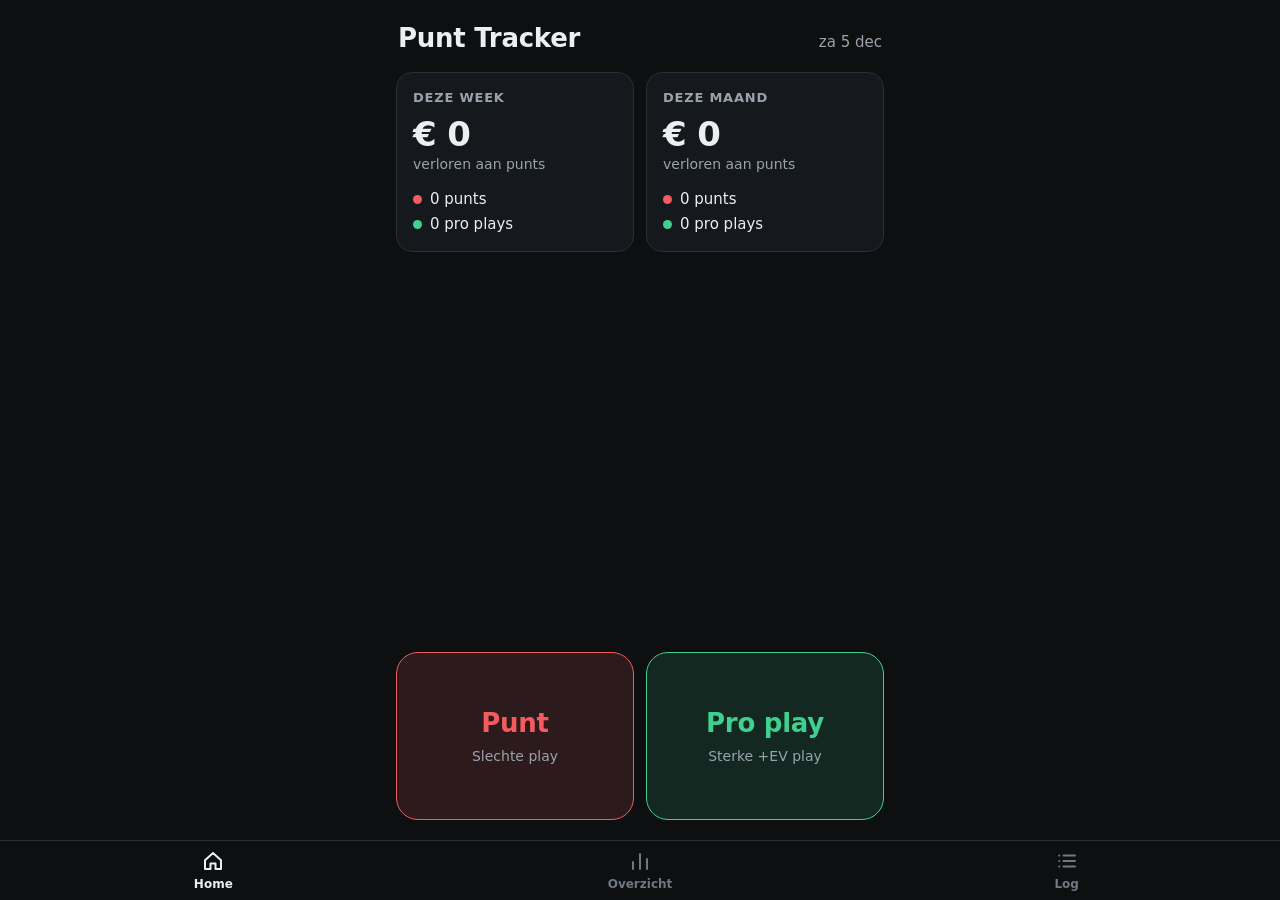
==== index.html @ 773dda19 "Bouw de Poker Punt Tracker PWA Statische PWA (HTML, CSS, vanilla JS) volgens SPEC.md: home met week-" ====
<!doctype html>
<html lang="nl">
<head>
  <meta charset="utf-8">
  <meta name="viewport" content="width=device-width, initial-scale=1, viewport-fit=cover">
  <title>Punt Tracker</title>
  <meta name="description" content="Punt & pro play tracker voor live poker.">
  <meta name="theme-color" content="#0d0f11">
  <meta name="color-scheme" content="dark">
  <meta name="mobile-web-app-capable" content="yes">
  <meta name="apple-mobile-web-app-capable" content="yes">
  <meta name="apple-mobile-web-app-status-bar-style" content="black-translucent">
  <meta name="apple-mobile-web-app-title" content="Punts">
  <meta name="format-detection" content="telephone=no">
  <link rel="manifest" href="manifest.webmanifest">
  <link rel="icon" href="icons/icon.svg" type="image/svg+xml">
  <link rel="apple-touch-icon" href="icons/apple-touch-icon.png">
  <link rel="stylesheet" href="style.css">
</head>
<body>
  <main id="view"></main>

  <nav class="tabbar" aria-label="Hoofdmenu">
    <a href="#/" data-tab="home">
      <svg viewBox="0 0 24 24" aria-hidden="true"><path d="M4 11.2 12 4l8 7.2V20h-5.5v-5.5h-5V20H4z"/></svg>
      <span>Home</span>
    </a>
    <a href="#/overzicht" data-tab="overzicht">
      <svg viewBox="0 0 24 24" aria-hidden="true"><path d="M5 20v-7M12 20V5M19 20v-10"/></svg>
      <span>Overzicht</span>
    </a>
    <a href="#/log" data-tab="log">
      <svg viewBox="0 0 24 24" aria-hidden="true"><path d="M8.5 6.5H20M8.5 12H20M8.5 17.5H20M4.2 6.5h.1M4.2 12h.1M4.2 17.5h.1"/></svg>
      <span>Log</span>
    </a>
  </nav>

  <div id="toast" class="toast" role="status" aria-live="polite" hidden></div>
  <input id="import-file" type="file" accept="application/json,.json" hidden>

  <noscript><p class="noscript">Deze app heeft JavaScript nodig.</p></noscript>
  <script type="module" src="js/app.js"></script>
</body>
</html>
---- style.css ----
:root {
  --bg: #0d0f11;
  --surface: #15181c;
  --surface-2: #1c2025;
  --line: #2a2f36;
  --text: #eceef0;
  --muted: #9aa3ad;
  --faint: #6f7882;
  --red: #f25c5f;
  --red-soft: rgba(242, 92, 95, 0.14);
  --red-dim: rgba(242, 92, 95, 0.38);
  --green: #3fcf8e;
  --green-soft: rgba(63, 207, 142, 0.13);
  --radius: 16px;
  --tabbar: 60px;
  --safe-top: env(safe-area-inset-top, 0px);
  --safe-bottom: env(safe-area-inset-bottom, 0px);
  color-scheme: dark;
}

* {
  box-sizing: border-box;
  -webkit-tap-highlight-color: transparent;
}

html {
  background: var(--bg);
  -webkit-text-size-adjust: 100%;
  text-size-adjust: 100%;
}

body {
  margin: 0;
  background: var(--bg);
  color: var(--text);
  font: 16px/1.4 system-ui, -apple-system, "Segoe UI", Roboto, sans-serif;
  overscroll-behavior-y: none;
}

h1, h2, p, ul { margin: 0; }
ul { padding: 0; list-style: none; }
a { color: inherit; text-decoration: none; }
button, input, textarea { font: inherit; color: inherit; }
button { cursor: pointer; touch-action: manipulation; }
svg { fill: none; stroke: currentColor; stroke-width: 2; stroke-linecap: round; stroke-linejoin: round; }

:focus-visible { outline: 2px solid var(--text); outline-offset: 2px; }

#view {
  max-width: 520px;
  margin: 0 auto;
  padding: calc(var(--safe-top) + 12px) 16px calc(var(--tabbar) + var(--safe-bottom) + 20px);
}

body.is-form #view { padding-bottom: calc(var(--safe-bottom) + 28px); }
body.is-form .tabbar { display: none; }

/* ---------- koppen ---------- */

.top {
  display: flex;
  align-items: baseline;
  justify-content: space-between;
  padding: 8px 2px 16px;
}

.top h1 { font-size: 26px; font-weight: 700; letter-spacing: -0.01em; }
.top p { color: var(--muted); font-size: 15px; }

h2 {
  font-size: 13px;
  font-weight: 600;
  letter-spacing: 0.06em;
  text-transform: uppercase;
  color: var(--muted);
}

h2 small, .legend small {
  font-size: inherit;
  font-weight: 400;
  letter-spacing: 0;
  text-transform: none;
  color: var(--faint);
  margin-left: 6px;
}

/* ---------- kaarten en cijfers ---------- */

.card {
  background: var(--surface);
  border: 1px solid var(--line);
  border-radius: var(--radius);
  padding: 16px;
}

.amount {
  margin-top: 8px;
  font-size: 34px;
  font-weight: 700;
  line-height: 1.1;
  letter-spacing: -0.02em;
  font-variant-numeric: tabular-nums;
  white-space: nowrap;
}

.amount.is-punt { color: var(--red); }
.stat .sub { color: var(--muted); font-size: 14px; margin-top: 2px; }

.counts { margin-top: 14px; display: grid; gap: 4px; font-size: 15px; }
.counts li { display: flex; align-items: center; gap: 8px; }

.dot { width: 9px; height: 9px; border-radius: 50%; flex: none; }
.dot.punt { background: var(--red); }
.dot.pro { background: var(--green); }

/* ---------- home ---------- */

.home {
  display: flex;
  flex-direction: column;
  min-height: calc(100vh - var(--tabbar) - var(--safe-top) - var(--safe-bottom) - 32px);
  min-height: calc(100dvh - var(--tabbar) - var(--safe-top) - var(--safe-bottom) - 32px);
}

.stats { display: grid; grid-template-columns: 1fr 1fr; gap: 12px; }

.actions {
  margin-top: auto;
  padding-top: 24px;
  display: grid;
  grid-template-columns: 1fr 1fr;
  gap: 12px;
}

.big {
  min-height: 168px;
  border-radius: 22px;
  border: 1.5px solid;
  display: flex;
  flex-direction: column;
  align-items: center;
  justify-content: center;
  gap: 6px;
  text-align: center;
}

.big strong { font-size: 26px; font-weight: 700; letter-spacing: -0.01em; }
.big span { font-size: 14px; color: var(--muted); }
.big.punt { background: var(--red-soft); border-color: var(--red); }
.big.punt strong { color: var(--red); }
.big.pro { background: var(--green-soft); border-color: var(--green); }
.big.pro strong { color: var(--green); }
.big.punt:active { background: rgba(242, 92, 95, 0.26); }
.big.pro:active { background: rgba(63, 207, 142, 0.24); }

/* ---------- formulieren ---------- */

.formhead {
  display: flex;
  align-items: center;
  gap: 4px;
  margin: 0 -8px 10px;
}

.formhead h1 { font-size: 22px; font-weight: 700; }

.back {
  width: 48px;
  height: 48px;
  display: grid;
  place-items: center;
  background: none;
  border: 0;
  border-radius: 12px;
  color: var(--muted);
}

.back svg, .period svg { width: 24px; height: 24px; }
.back:active { background: var(--surface-2); }

.form { display: grid; gap: 20px; }
.field { display: grid; gap: 10px; scroll-margin-top: calc(var(--safe-top) + 12px); }

.legend {
  font-size: 13px;
  font-weight: 600;
  letter-spacing: 0.06em;
  text-transform: uppercase;
  color: var(--muted);
}

.chips { display: grid; gap: 10px; }
.chips.four { grid-template-columns: repeat(4, 1fr); }
.chips.two { grid-template-columns: 1fr 1fr; }
.chips.two .chip { min-height: 52px; }
.chips.two .chip:last-child:nth-child(odd) { grid-column: 1 / -1; }

.chip {
  min-height: 56px;
  padding: 0 8px;
  background: var(--surface);
  border: 1.5px solid var(--line);
  border-radius: 14px;
  font-size: 17px;
  font-weight: 600;
  font-variant-numeric: tabular-nums;
}

.chip:active { background: var(--surface-2); }
.chip.punt[aria-pressed="true"] { background: var(--red-soft); border-color: var(--red); color: var(--red); }
.chip.pro[aria-pressed="true"] { background: var(--green-soft); border-color: var(--green); color: var(--green); }

.input, .money {
  width: 100%;
  min-height: 54px;
  background: var(--surface);
  border: 1.5px solid var(--line);
  border-radius: 14px;
}

.input {
  display: block;
  padding: 14px;
  font-size: 17px;
  resize: none;
  -webkit-appearance: none;
  appearance: none;
}

input.input { min-width: 0; text-align: left; }

.money {
  display: flex;
  align-items: center;
  gap: 8px;
  padding: 0 14px;
}

.money span { color: var(--muted); font-size: 18px; font-weight: 600; }

.money input {
  flex: 1;
  min-width: 0;
  height: 52px;
  background: none;
  border: 0;
  outline: 0;
  font-size: 18px;
  font-weight: 600;
  font-variant-numeric: tabular-nums;
}

.money:focus-within, .input:focus { border-color: var(--muted); outline: 0; }
::placeholder { color: var(--faint); font-weight: 400; opacity: 1; }

.hint { color: var(--muted); font-size: 14px; }
.error { color: var(--red); font-size: 15px; font-weight: 600; }

.btn {
  width: 100%;
  min-height: 58px;
  border-radius: 14px;
  border: 1.5px solid var(--line);
  background: var(--surface);
  font-size: 17px;
  font-weight: 700;
}

.btn.punt { background: var(--red); border-color: var(--red); color: #1a0708; }
.btn.pro { background: var(--green); border-color: var(--green); color: #04170e; }
.btn.ghost { background: none; border-color: transparent; color: var(--muted); font-weight: 600; }
.btn.plain { font-weight: 600; font-size: 16px; min-height: 52px; }
.btn:active { opacity: 0.8; }
.btn:disabled { opacity: 0.4; }

/* ---------- overzicht ---------- */

.seg {
  display: grid;
  grid-template-columns: repeat(3, 1fr);
  padding: 4px;
  background: var(--surface);
  border: 1px solid var(--line);
  border-radius: 14px;
}

.seg button {
  min-height: 44px;
  background: none;
  border: 0;
  border-radius: 10px;
  color: var(--muted);
  font-weight: 600;
}

.seg button[aria-pressed="true"] { background: var(--surface-2); color: var(--text); box-shadow: inset 0 0 0 1px var(--line); }

.period {
  display: grid;
  grid-template-columns: 52px 1fr 52px;
  align-items: center;
  margin: 10px 0 12px;
  text-align: center;
}

.period button {
  width: 52px;
  height: 52px;
  display: grid;
  place-items: center;
  background: none;
  border: 0;
  border-radius: 12px;
  color: var(--text);
}

.period button:active { background: var(--surface-2); }
.period button:disabled { color: var(--line); }
.period strong { display: block; font-size: 18px; }
.period strong::first-letter { text-transform: uppercase; }
.period span { display: block; min-height: 20px; color: var(--muted); font-size: 14px; }

.hero .amount { font-size: 44px; }

.tiles { display: grid; grid-template-columns: repeat(3, 1fr); gap: 10px; margin-top: 10px; }
.tile { padding: 12px; }
.tile h2 { font-size: 11px; letter-spacing: 0.04em; white-space: nowrap; }
.tile p { margin-top: 6px; font-size: 21px; font-weight: 700; font-variant-numeric: tabular-nums; white-space: nowrap; }

.block { margin-top: 30px; }
.block > h2 { margin: 0 2px 12px; }

.reasons { display: grid; gap: 14px; }
.row-line { display: flex; justify-content: space-between; gap: 12px; font-size: 16px; }
.row-line small { color: var(--muted); font-size: 14px; margin-left: 4px; }
.num { font-weight: 600; font-variant-numeric: tabular-nums; white-space: nowrap; }
.num small { font-weight: 400; display: inline-block; min-width: 38px; text-align: right; }

.meter { margin-top: 7px; height: 6px; border-radius: 3px; background: var(--surface-2); }
.meter span { display: block; height: 100%; border-radius: 3px; background: var(--red); }

.chart { display: grid; grid-template-columns: repeat(8, 1fr); gap: 2px; }

.col {
  display: flex;
  flex-direction: column;
  align-items: center;
  min-width: 0;
  padding: 0;
  background: none;
  border: 0;
  border-radius: 8px;
}

.col .val {
  height: 20px;
  font-size: 12px;
  font-weight: 600;
  font-variant-numeric: tabular-nums;
  white-space: nowrap;
}

.col .track {
  width: 100%;
  height: 120px;
  display: flex;
  align-items: flex-end;
  justify-content: center;
  border-bottom: 1px solid var(--line);
}

.col .bar { width: 62%; max-width: 30px; background: var(--red); border-radius: 4px 4px 0 0; }
.col.dim .bar { background: var(--red-dim); }
.col .x { padding: 8px 0 6px; font-size: 13px; color: var(--muted); font-variant-numeric: tabular-nums; }
.col[aria-pressed="true"] .x { color: var(--text); font-weight: 700; }
.col[aria-pressed="true"] .track { border-bottom-color: var(--text); }

.readout { margin-top: 6px; color: var(--muted); font-size: 15px; font-variant-numeric: tabular-nums; }
.readout strong { color: var(--text); font-weight: 600; }

.empty { color: var(--faint); font-size: 15px; padding: 2px; }
.big-empty { padding: 40px 12px; text-align: center; }

/* ---------- lijsten (log, pro plays) ---------- */

.list {
  background: var(--surface);
  border: 1px solid var(--line);
  border-radius: var(--radius);
  overflow: hidden;
}

.list li + li { border-top: 1px solid var(--line); }

.entry {
  display: flex;
  align-items: flex-start;
  gap: 12px;
  padding: 17px 12px 17px 13px;
  border-left: 3px solid;
}

.entry.punt { border-left-color: var(--red); }
.entry.pro { border-left-color: var(--green); }
.entry:active { background: var(--surface-2); }

.entry .when {
  flex: none;
  min-width: 46px;
  padding-top: 1px;
  color: var(--muted);
  font-size: 15px;
  font-variant-numeric: tabular-nums;
}

.entry .body { flex: 1; min-width: 0; display: grid; gap: 3px; }
.entry .title { font-size: 16px; }
.entry .title b { font-weight: 700; margin-right: 6px; font-variant-numeric: tabular-nums; }
.entry.punt .title b { color: var(--red); }
.entry.pro .title b { color: var(--green); }
.block .entry.pro .title { font-weight: 600; }
.entry .note { color: var(--muted); font-size: 15px; overflow-wrap: anywhere; white-space: pre-line; }
.entry .chev { flex: none; width: 18px; height: 18px; margin-top: 2px; color: var(--faint); }

.day + .day { margin-top: 22px; }
.day > header { display: flex; align-items: baseline; justify-content: space-between; gap: 12px; margin: 0 2px 8px; }
.day > header h2 { text-transform: none; letter-spacing: 0; font-size: 16px; color: var(--text); }
.day > header h2::first-letter { text-transform: uppercase; }
.day > header p { color: var(--muted); font-size: 14px; font-variant-numeric: tabular-nums; text-align: right; }

.backup { margin-top: 40px; padding-top: 22px; border-top: 1px solid var(--line); }
.backup .hint { margin: -4px 2px 12px; }
.pair { display: grid; grid-template-columns: 1fr 1fr; gap: 10px; }

/* ---------- tabbalk ---------- */

.tabbar {
  position: fixed;
  left: 0;
  right: 0;
  bottom: 0;
  z-index: 10;
  display: grid;
  grid-template-columns: repeat(3, 1fr);
  height: calc(var(--tabbar) + var(--safe-bottom));
  padding-bottom: var(--safe-bottom);
  background: var(--bg);
  border-top: 1px solid var(--line);
}

.tabbar a {
  display: flex;
  flex-direction: column;
  align-items: center;
  justify-content: center;
  gap: 3px;
  color: var(--faint);
  font-size: 12px;
  font-weight: 600;
}

.tabbar svg { width: 24px; height: 24px; }
.tabbar a[aria-current="page"] { color: var(--text); }

/* ---------- toast ---------- */

.toast {
  position: fixed;
  top: calc(var(--safe-top) + 10px);
  left: 12px;
  right: 12px;
  z-index: 20;
  max-width: 496px;
  margin: 0 auto;
  display: flex;
  align-items: center;
  gap: 8px;
  min-height: 56px;
  padding: 6px 6px 6px 16px;
  background: #272c33;
  border: 1px solid #3a414a;
  border-radius: 14px;
  box-shadow: 0 8px 24px rgba(0, 0, 0, 0.5);
  font-size: 15px;
}

.toast[hidden] { display: none; }
.toast span { flex: 1; min-width: 0; padding: 6px 0; }

.toast button {
  flex: none;
  min-height: 44px;
  padding: 0 14px;
  background: none;
  border: 0;
  border-radius: 10px;
  font-weight: 700;
  text-decoration: underline;
  text-underline-offset: 3px;
}

.toast button:active { background: rgba(255, 255, 255, 0.08); }

.noscript { padding: 24px; text-align: center; }
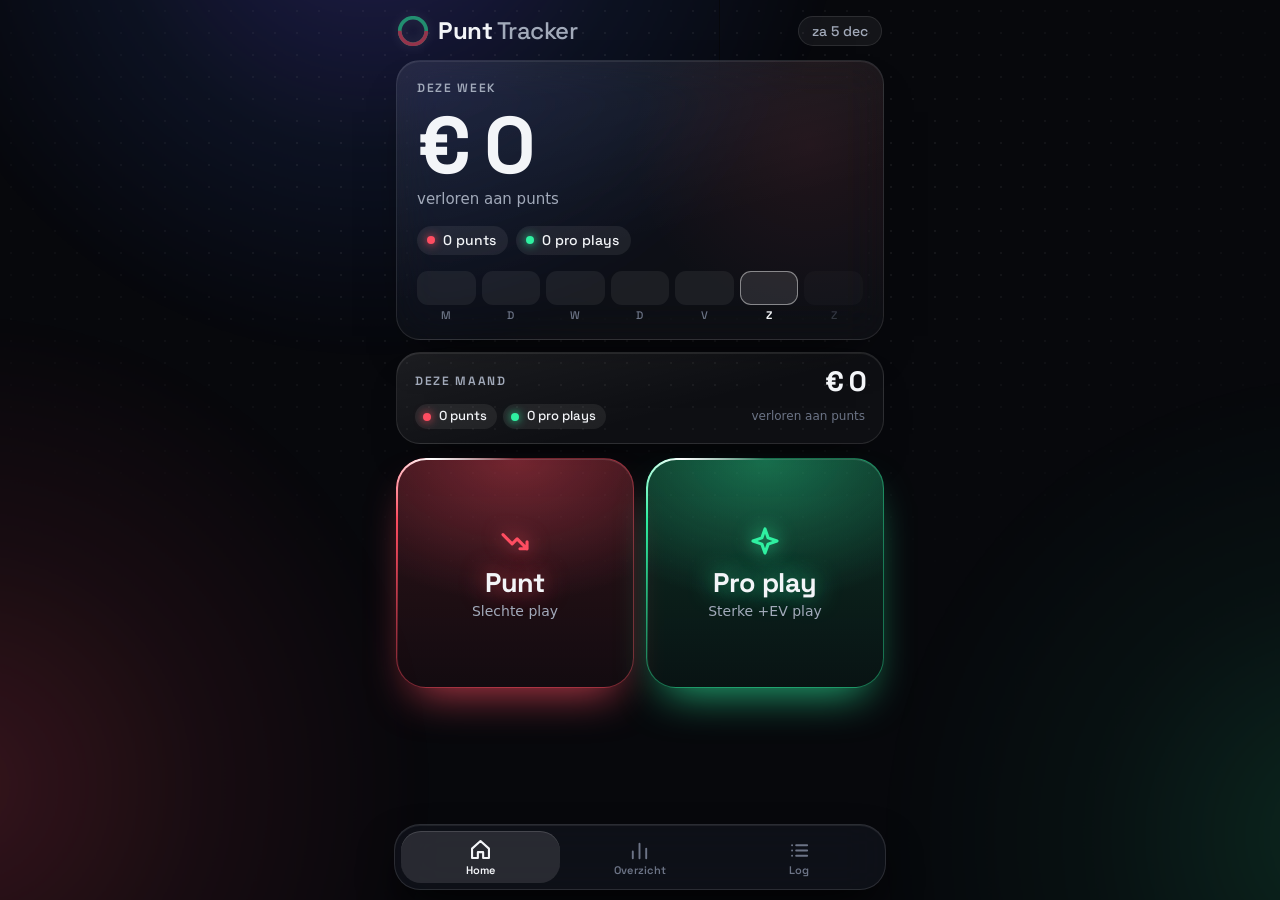
==== commit 904d6f0b: "Geef de app een nieuwe look met beweging en effecten Drijvende achtergrondgloed die meekleurt met de" ====
--- a/index.html
+++ b/index.html
@@ -5,7 +5,7 @@
   <meta name="viewport" content="width=device-width, initial-scale=1, viewport-fit=cover">
   <title>Punt Tracker</title>
   <meta name="description" content="Punt & pro play tracker voor live poker.">
-  <meta name="theme-color" content="#0d0f11">
+  <meta name="theme-color" content="#07080c">
   <meta name="color-scheme" content="dark">
   <meta name="mobile-web-app-capable" content="yes">
   <meta name="apple-mobile-web-app-capable" content="yes">
@@ -15,12 +15,15 @@
   <link rel="manifest" href="manifest.webmanifest">
   <link rel="icon" href="icons/icon.svg" type="image/svg+xml">
   <link rel="apple-touch-icon" href="icons/apple-touch-icon.png">
+  <link rel="preload" href="fonts/space-grotesk.woff2" as="font" type="font/woff2" crossorigin>
   <link rel="stylesheet" href="style.css">
 </head>
 <body>
+  <div class="aura" aria-hidden="true"><i class="v"></i><i class="r"></i><i class="g"></i></div>
   <main id="view"></main>
 
   <nav class="tabbar" aria-label="Hoofdmenu">
+    <i class="ind" aria-hidden="true"></i>
     <a href="#/" data-tab="home">
       <svg viewBox="0 0 24 24" aria-hidden="true"><path d="M4 11.2 12 4l8 7.2V20h-5.5v-5.5h-5V20H4z"/></svg>
       <span>Home</span>
--- a/style.css
+++ b/style.css
@@ -1,20 +1,39 @@
+@font-face {
+  font-family: "Space Grotesk";
+  src: url("fonts/space-grotesk.woff2") format("woff2");
+  font-weight: 300 700;
+  font-display: swap;
+}
+
+@property --spin {
+  syntax: "<angle>";
+  inherits: false;
+  initial-value: 0deg;
+}
+
 :root {
-  --bg: #0d0f11;
-  --surface: #15181c;
-  --surface-2: #1c2025;
-  --line: #2a2f36;
-  --text: #eceef0;
-  --muted: #9aa3ad;
-  --faint: #6f7882;
-  --red: #f25c5f;
-  --red-soft: rgba(242, 92, 95, 0.14);
-  --red-dim: rgba(242, 92, 95, 0.38);
-  --green: #3fcf8e;
-  --green-soft: rgba(63, 207, 142, 0.13);
-  --radius: 16px;
-  --tabbar: 60px;
+  --bg: #07080c;
+  --text: #f3f5f8;
+  --muted: #a2aaba;
+  --faint: #6c7486;
+  --red: #ff4d61;
+  --red-rgb: 255, 77, 97;
+  --green: #2ff0a1;
+  --green-rgb: 47, 240, 161;
+  --glass: rgba(255, 255, 255, 0.055);
+  --glass-2: rgba(255, 255, 255, 0.1);
+  --line: rgba(255, 255, 255, 0.1);
+  --radius: 24px;
+  --dock: 66px;
   --safe-top: env(safe-area-inset-top, 0px);
   --safe-bottom: env(safe-area-inset-bottom, 0px);
+  --dock-bottom: max(calc(var(--safe-bottom) - 12px), 10px);
+  --pad-bottom: calc(var(--dock) + var(--dock-bottom) + 22px);
+  --display: "Space Grotesk", ui-rounded, system-ui, -apple-system, "Segoe UI", Roboto, sans-serif;
+  --ease: cubic-bezier(0.2, 0.85, 0.2, 1);
+  --spring: cubic-bezier(0.3, 1.4, 0.45, 1);
+  --heat: 0;
+  --cool: 0;
   color-scheme: dark;
 }
 
@@ -31,14 +50,13 @@
 
 body {
   margin: 0;
-  background: var(--bg);
   color: var(--text);
   font: 16px/1.4 system-ui, -apple-system, "Segoe UI", Roboto, sans-serif;
   overscroll-behavior-y: none;
 }
 
-h1, h2, p, ul { margin: 0; }
-ul { padding: 0; list-style: none; }
+h1, h2, p, ul, ol { margin: 0; }
+ul, ol { padding: 0; list-style: none; }
 a { color: inherit; text-decoration: none; }
 button, input, textarea { font: inherit; color: inherit; }
 button { cursor: pointer; touch-action: manipulation; }
@@ -49,34 +67,144 @@
 #view {
   max-width: 520px;
   margin: 0 auto;
-  padding: calc(var(--safe-top) + 12px) 16px calc(var(--tabbar) + var(--safe-bottom) + 20px);
+  padding: calc(var(--safe-top) + 12px) 16px var(--pad-bottom);
 }
 
 body.is-form #view { padding-bottom: calc(var(--safe-bottom) + 28px); }
 body.is-form .tabbar { display: none; }
 
+/* ---------- achtergrond: langzaam drijvende gloed ---------- */
+
+.aura {
+  position: fixed;
+  inset: 0;
+  z-index: -1;
+  overflow: hidden;
+  pointer-events: none;
+  background: var(--bg);
+}
+
+.aura i {
+  position: absolute;
+  width: 78vmax;
+  height: 78vmax;
+  border-radius: 50%;
+  transition: opacity 0.9s ease;
+  will-change: transform;
+}
+
+.aura .r {
+  left: -42vmax;
+  bottom: -30vmax;
+  background: radial-gradient(circle, rgba(var(--red-rgb), 0.95) 0%, rgba(var(--red-rgb), 0.35) 35%, transparent 68%);
+  opacity: calc(0.2 + var(--heat) * 0.42);
+  animation: drift-a 19s ease-in-out infinite alternate;
+}
+
+.aura .g {
+  right: -44vmax;
+  bottom: -34vmax;
+  background: radial-gradient(circle, rgba(var(--green-rgb), 0.85) 0%, rgba(var(--green-rgb), 0.28) 35%, transparent 68%);
+  opacity: calc(0.16 + var(--cool) * 0.36);
+  animation: drift-b 23s ease-in-out infinite alternate;
+}
+
+.aura .v {
+  left: -10vmax;
+  top: -48vmax;
+  background: radial-gradient(circle, rgba(108, 92, 255, 0.9) 0%, rgba(72, 120, 255, 0.3) 38%, transparent 68%);
+  opacity: 0.3;
+  animation: drift-c 29s ease-in-out infinite alternate;
+}
+
+.aura::after {
+  content: "";
+  position: absolute;
+  inset: 0;
+  background-image: radial-gradient(rgba(255, 255, 255, 0.09) 1px, transparent 1.4px);
+  background-size: 22px 22px;
+  -webkit-mask-image: radial-gradient(ellipse 90% 60% at 50% 22%, #000 0%, transparent 78%);
+  mask-image: radial-gradient(ellipse 90% 60% at 50% 22%, #000 0%, transparent 78%);
+}
+
+body[data-tone="punt"] .aura .r { opacity: 0.78; }
+body[data-tone="punt"] .aura .g { opacity: 0.04; }
+body[data-tone="pro"] .aura .g { opacity: 0.7; }
+body[data-tone="pro"] .aura .r { opacity: 0.04; }
+
+@keyframes drift-a {
+  from { transform: translate3d(0, 0, 0) scale(1); }
+  to { transform: translate3d(14vmax, -10vmax, 0) scale(1.18); }
+}
+
+@keyframes drift-b {
+  from { transform: translate3d(0, 0, 0) scale(1.1); }
+  to { transform: translate3d(-12vmax, -14vmax, 0) scale(0.92); }
+}
+
+@keyframes drift-c {
+  from { transform: translate3d(-8vmax, 0, 0) scale(1); }
+  to { transform: translate3d(22vmax, 8vmax, 0) scale(1.2); }
+}
+
 /* ---------- koppen ---------- */
 
 .top {
   display: flex;
-  align-items: baseline;
+  align-items: center;
   justify-content: space-between;
-  padding: 8px 2px 16px;
-}
-
-.top h1 { font-size: 26px; font-weight: 700; letter-spacing: -0.01em; }
-.top p { color: var(--muted); font-size: 15px; }
-
-h2 {
-  font-size: 13px;
-  font-weight: 600;
-  letter-spacing: 0.06em;
+  gap: 12px;
+  min-height: 44px;
+  padding: 4px 2px 14px;
+}
+
+.top h1 {
+  display: flex;
+  align-items: center;
+  gap: 10px;
+  font: 500 24px/1.1 var(--display);
+  letter-spacing: -0.02em;
+  color: var(--muted);
+}
+
+.top h1 b { font-weight: 700; color: var(--text); }
+#view > .top h1 { font-weight: 700; font-size: 30px; color: var(--text); }
+
+.pill {
+  padding: 7px 13px;
+  border-radius: 999px;
+  background: var(--glass);
+  border: 1px solid var(--line);
+  color: var(--muted);
+  font: 500 14px/1 var(--display);
+  white-space: nowrap;
+}
+
+.ring {
+  width: 30px;
+  height: 30px;
+  flex: none;
+  stroke-width: 4.4;
+  stroke-linecap: butt;
+  filter: drop-shadow(0 0 6px rgba(255, 255, 255, 0.25));
+  animation: spin 16s linear infinite;
+}
+
+.ring .pro { stroke: var(--green); }
+.ring .punt { stroke: var(--red); }
+.ring.idle { opacity: 0.55; }
+
+@keyframes spin { to { transform: rotate(360deg); } }
+
+h2, .legend {
+  font: 600 12px/1.3 var(--display);
+  letter-spacing: 0.14em;
   text-transform: uppercase;
   color: var(--muted);
 }
 
 h2 small, .legend small {
-  font-size: inherit;
+  font-size: 13px;
   font-weight: 400;
   letter-spacing: 0;
   text-transform: none;
@@ -87,107 +215,212 @@
 /* ---------- kaarten en cijfers ---------- */
 
 .card {
-  background: var(--surface);
+  position: relative;
+  background: linear-gradient(165deg, rgba(255, 255, 255, 0.09), rgba(255, 255, 255, 0.03) 60%);
   border: 1px solid var(--line);
   border-radius: var(--radius);
-  padding: 16px;
+  padding: 18px;
+  box-shadow: inset 0 1px 0 rgba(255, 255, 255, 0.08), 0 24px 48px -28px rgba(0, 0, 0, 0.9);
 }
 
 .amount {
-  margin-top: 8px;
-  font-size: 34px;
-  font-weight: 700;
-  line-height: 1.1;
-  letter-spacing: -0.02em;
+  width: fit-content;
+  margin-top: 6px;
+  font: 700 36px/1.05 var(--display);
+  letter-spacing: -0.04em;
   font-variant-numeric: tabular-nums;
   white-space: nowrap;
 }
 
-.amount.is-punt { color: var(--red); }
-.stat .sub { color: var(--muted); font-size: 14px; margin-top: 2px; }
-
-.counts { margin-top: 14px; display: grid; gap: 4px; font-size: 15px; }
-.counts li { display: flex; align-items: center; gap: 8px; }
-
-.dot { width: 9px; height: 9px; border-radius: 50%; flex: none; }
-.dot.punt { background: var(--red); }
-.dot.pro { background: var(--green); }
+.amount.is-punt {
+  background: linear-gradient(180deg, #ffc2b5 0%, #ff5a68 48%, #ff2e55 100%);
+  -webkit-background-clip: text;
+  background-clip: text;
+  color: transparent;
+  filter: drop-shadow(0 0 18px rgba(var(--red-rgb), 0.5));
+}
+
+.stat .sub { color: var(--muted); font-size: 14px; }
+
+.counts { display: flex; flex-wrap: wrap; gap: 8px; }
+
+.counts li {
+  display: flex;
+  align-items: center;
+  gap: 8px;
+  padding: 7px 12px 7px 10px;
+  border-radius: 999px;
+  background: rgba(255, 255, 255, 0.07);
+  font: 500 14px/1.1 var(--display);
+  white-space: nowrap;
+}
+
+.dot { width: 8px; height: 8px; border-radius: 50%; flex: none; }
+.dot.punt { background: var(--red); box-shadow: 0 0 10px var(--red); }
+.dot.pro { background: var(--green); box-shadow: 0 0 10px var(--green); }
 
 /* ---------- home ---------- */
 
 .home {
   display: flex;
   flex-direction: column;
-  min-height: calc(100vh - var(--tabbar) - var(--safe-top) - var(--safe-bottom) - 32px);
-  min-height: calc(100dvh - var(--tabbar) - var(--safe-top) - var(--safe-bottom) - 32px);
-}
-
-.stats { display: grid; grid-template-columns: 1fr 1fr; gap: 12px; }
+  min-height: calc(100vh - var(--safe-top) - 12px - var(--pad-bottom));
+  min-height: calc(100dvh - var(--safe-top) - 12px - var(--pad-bottom));
+}
+
+.stats { display: grid; gap: 12px; }
+
+.hero { overflow: hidden; padding: 20px 20px 18px; backdrop-filter: blur(22px) saturate(150%); -webkit-backdrop-filter: blur(22px) saturate(150%); }
+
+.hero::before {
+  content: "";
+  position: absolute;
+  top: -40%;
+  right: -25%;
+  width: 80%;
+  aspect-ratio: 1;
+  border-radius: 50%;
+  background: radial-gradient(circle, rgba(var(--red-rgb), 0.55), transparent 65%);
+  opacity: calc(0.15 + var(--heat) * 0.75);
+  pointer-events: none;
+}
+
+.hero > * { position: relative; }
+.hero .amount { font-size: clamp(56px, 18vw, 80px); line-height: 1; margin-top: 8px; }
+.hero .sub { margin-top: 4px; font-size: 15px; }
+.hero .counts { margin-top: 16px; }
+
+.weekstrip { display: grid; grid-template-columns: repeat(7, 1fr); gap: 6px; margin-top: 16px; }
+.weekstrip li { display: grid; gap: 5px; justify-items: center; }
+
+.weekstrip .cell {
+  display: flex;
+  flex-wrap: wrap;
+  align-content: center;
+  justify-content: center;
+  gap: 3px;
+  width: 100%;
+  height: 34px;
+  padding: 0 4px;
+  border-radius: 11px;
+  background: rgba(255, 255, 255, 0.06);
+  border: 1px solid transparent;
+}
+
+.weekstrip i { width: 7px; height: 7px; border-radius: 50%; }
+.weekstrip i.punt { background: var(--red); box-shadow: 0 0 8px var(--red); }
+.weekstrip i.pro { background: var(--green); box-shadow: 0 0 8px var(--green); }
+.weekstrip .d { font: 500 11px/1 var(--display); color: var(--faint); }
+.weekstrip .today .cell { border-color: rgba(255, 255, 255, 0.45); background: rgba(255, 255, 255, 0.1); }
+.weekstrip .today .d { color: var(--text); font-weight: 700; }
+.weekstrip .future { opacity: 0.4; }
+
+.month {
+  display: grid;
+  grid-template-columns: 1fr auto;
+  grid-template-areas: "label amount" "counts sub";
+  align-items: center;
+  gap: 8px 12px;
+  padding: 14px 18px;
+}
+
+.month h2 { grid-area: label; }
+.month .amount { grid-area: amount; justify-self: end; margin: 0; font-size: 28px; }
+.month .sub { grid-area: sub; justify-self: end; font-size: 12px; color: var(--faint); }
+.month .counts { grid-area: counts; gap: 6px; }
+.month .counts li { padding: 5px 10px 5px 8px; font-size: 13px; }
 
 .actions {
-  margin-top: auto;
-  padding-top: 24px;
+  flex: 1;
   display: grid;
   grid-template-columns: 1fr 1fr;
   gap: 12px;
+  min-height: 150px;
+  max-height: 230px;
+  margin-top: 14px;
 }
 
 .big {
-  min-height: 168px;
-  border-radius: 22px;
-  border: 1.5px solid;
+  --c: var(--red-rgb);
+  position: relative;
+  border-radius: 30px;
   display: flex;
   flex-direction: column;
   align-items: center;
   justify-content: center;
-  gap: 6px;
+  gap: 4px;
   text-align: center;
-}
-
-.big strong { font-size: 26px; font-weight: 700; letter-spacing: -0.01em; }
+  background:
+    radial-gradient(120% 90% at 50% 0%, rgba(var(--c), 0.34), transparent 70%),
+    linear-gradient(180deg, rgba(var(--c), 0.16), rgba(var(--c), 0.05));
+  border: 1px solid rgba(var(--c), 0.42);
+  box-shadow: inset 0 1px 0 rgba(255, 255, 255, 0.12), 0 22px 44px -18px rgba(var(--c), 0.75);
+  transition: transform 0.16s var(--ease), box-shadow 0.16s var(--ease);
+}
+
+.big.pro { --c: var(--green-rgb); }
+
+/* Een lichtje dat rond de rand loopt. */
+.big::before {
+  content: "";
+  position: absolute;
+  inset: -1px;
+  padding: 1.5px;
+  border-radius: inherit;
+  background: conic-gradient(from var(--spin), transparent 0 62%, rgba(var(--c), 1) 82%, #fff 90%, transparent 100%);
+  -webkit-mask: linear-gradient(#000 0 0) content-box, linear-gradient(#000 0 0);
+  -webkit-mask-composite: xor;
+  mask: linear-gradient(#000 0 0) content-box exclude, linear-gradient(#000 0 0);
+  animation: orbit 5s linear infinite;
+  pointer-events: none;
+}
+
+.big.pro::before { animation-delay: -2.5s; }
+
+@keyframes orbit { to { --spin: 360deg; } }
+
+.big svg {
+  width: 34px;
+  height: 34px;
+  margin-bottom: 6px;
+  stroke-width: 2.2;
+  color: rgb(var(--c));
+  filter: drop-shadow(0 0 10px rgba(var(--c), 0.9));
+}
+
+.big strong { font: 700 27px/1.1 var(--display); letter-spacing: -0.02em; text-shadow: 0 0 24px rgba(var(--c), 0.8); }
 .big span { font-size: 14px; color: var(--muted); }
-.big.punt { background: var(--red-soft); border-color: var(--red); }
-.big.punt strong { color: var(--red); }
-.big.pro { background: var(--green-soft); border-color: var(--green); }
-.big.pro strong { color: var(--green); }
-.big.punt:active { background: rgba(242, 92, 95, 0.26); }
-.big.pro:active { background: rgba(63, 207, 142, 0.24); }
+.big:active { transform: scale(0.955); box-shadow: inset 0 1px 0 rgba(255, 255, 255, 0.12), 0 8px 20px -10px rgba(var(--c), 0.9); }
 
 /* ---------- formulieren ---------- */
 
 .formhead {
   display: flex;
   align-items: center;
-  gap: 4px;
-  margin: 0 -8px 10px;
-}
-
-.formhead h1 { font-size: 22px; font-weight: 700; }
+  gap: 12px;
+  margin-bottom: 14px;
+}
+
+.formhead h1 { font: 700 24px/1.1 var(--display); letter-spacing: -0.02em; }
 
 .back {
-  width: 48px;
-  height: 48px;
+  width: 46px;
+  height: 46px;
+  flex: none;
   display: grid;
   place-items: center;
-  background: none;
-  border: 0;
-  border-radius: 12px;
-  color: var(--muted);
-}
-
-.back svg, .period svg { width: 24px; height: 24px; }
-.back:active { background: var(--surface-2); }
+  background: var(--glass);
+  border: 1px solid var(--line);
+  border-radius: 50%;
+  color: var(--text);
+  transition: transform 0.14s var(--ease);
+}
+
+.back svg, .period svg { width: 22px; height: 22px; }
+.back:active, .period button:active { transform: scale(0.9); background: var(--glass-2); }
 
 .form { display: grid; gap: 20px; }
 .field { display: grid; gap: 10px; scroll-margin-top: calc(var(--safe-top) + 12px); }
-
-.legend {
-  font-size: 13px;
-  font-weight: 600;
-  letter-spacing: 0.06em;
-  text-transform: uppercase;
-  color: var(--muted);
-}
 
 .chips { display: grid; gap: 10px; }
 .chips.four { grid-template-columns: repeat(4, 1fr); }
@@ -196,26 +429,34 @@
 .chips.two .chip:last-child:nth-child(odd) { grid-column: 1 / -1; }
 
 .chip {
+  --c: var(--red-rgb);
   min-height: 56px;
   padding: 0 8px;
-  background: var(--surface);
-  border: 1.5px solid var(--line);
-  border-radius: 14px;
-  font-size: 17px;
-  font-weight: 600;
+  background: var(--glass);
+  border: 1px solid var(--line);
+  border-radius: 16px;
+  box-shadow: inset 0 1px 0 rgba(255, 255, 255, 0.06);
+  font: 600 17px/1.1 var(--display);
   font-variant-numeric: tabular-nums;
-}
-
-.chip:active { background: var(--surface-2); }
-.chip.punt[aria-pressed="true"] { background: var(--red-soft); border-color: var(--red); color: var(--red); }
-.chip.pro[aria-pressed="true"] { background: var(--green-soft); border-color: var(--green); color: var(--green); }
+  transition: transform 0.14s var(--ease), background 0.2s, border-color 0.2s, box-shadow 0.2s;
+}
+
+.chip.pro { --c: var(--green-rgb); }
+.chip:active { transform: scale(0.94); background: var(--glass-2); }
+
+.chip[aria-pressed="true"] {
+  background: linear-gradient(165deg, rgba(var(--c), 0.42), rgba(var(--c), 0.12));
+  border-color: rgb(var(--c));
+  box-shadow: inset 0 1px 0 rgba(255, 255, 255, 0.2), 0 0 26px -6px rgba(var(--c), 0.9);
+}
 
 .input, .money {
   width: 100%;
   min-height: 54px;
-  background: var(--surface);
-  border: 1.5px solid var(--line);
-  border-radius: 14px;
+  background: var(--glass);
+  border: 1px solid var(--line);
+  border-radius: 16px;
+  transition: border-color 0.2s, box-shadow 0.2s;
 }
 
 .input {
@@ -229,14 +470,8 @@
 
 input.input { min-width: 0; text-align: left; }
 
-.money {
-  display: flex;
-  align-items: center;
-  gap: 8px;
-  padding: 0 14px;
-}
-
-.money span { color: var(--muted); font-size: 18px; font-weight: 600; }
+.money { display: flex; align-items: center; gap: 8px; padding: 0 14px; }
+.money span { color: var(--muted); font: 600 18px var(--display); }
 
 .money input {
   flex: 1;
@@ -245,99 +480,134 @@
   background: none;
   border: 0;
   outline: 0;
-  font-size: 18px;
-  font-weight: 600;
+  font: 600 18px var(--display);
   font-variant-numeric: tabular-nums;
 }
 
-.money:focus-within, .input:focus { border-color: var(--muted); outline: 0; }
+.money:focus-within, .input:focus {
+  border-color: rgba(255, 255, 255, 0.5);
+  box-shadow: 0 0 0 4px rgba(255, 255, 255, 0.06);
+  outline: 0;
+}
+
 ::placeholder { color: var(--faint); font-weight: 400; opacity: 1; }
 
 .hint { color: var(--muted); font-size: 14px; }
 .error { color: var(--red); font-size: 15px; font-weight: 600; }
 
 .btn {
+  --c: 255, 255, 255;
   width: 100%;
   min-height: 58px;
-  border-radius: 14px;
-  border: 1.5px solid var(--line);
-  background: var(--surface);
-  font-size: 17px;
-  font-weight: 700;
-}
-
-.btn.punt { background: var(--red); border-color: var(--red); color: #1a0708; }
-.btn.pro { background: var(--green); border-color: var(--green); color: #04170e; }
+  border-radius: 18px;
+  border: 1px solid var(--line);
+  background: var(--glass);
+  font: 700 17px/1.1 var(--display);
+  transition: transform 0.14s var(--ease), opacity 0.2s;
+}
+
+.btn.punt, .btn.pro {
+  border: 0;
+  box-shadow: inset 0 1px 0 rgba(255, 255, 255, 0.4), 0 16px 34px -12px rgba(var(--c), 0.85);
+}
+
+.btn.punt { --c: var(--red-rgb); background: linear-gradient(180deg, #ff8a80, #ff3b58); color: #23040a; }
+.btn.pro { --c: var(--green-rgb); background: linear-gradient(180deg, #8dffd0, #1fdc8f); color: #02170d; }
 .btn.ghost { background: none; border-color: transparent; color: var(--muted); font-weight: 600; }
 .btn.plain { font-weight: 600; font-size: 16px; min-height: 52px; }
-.btn:active { opacity: 0.8; }
+.btn:active { transform: scale(0.97); }
 .btn:disabled { opacity: 0.4; }
 
 /* ---------- overzicht ---------- */
 
 .seg {
+  --i: 0;
+  position: relative;
   display: grid;
   grid-template-columns: repeat(3, 1fr);
   padding: 4px;
-  background: var(--surface);
+  background: var(--glass);
   border: 1px solid var(--line);
+  border-radius: 18px;
+}
+
+.seg::before {
+  content: "";
+  position: absolute;
+  top: 4px;
+  bottom: 4px;
+  left: 4px;
+  width: calc((100% - 8px) / 3);
   border-radius: 14px;
+  background: rgba(255, 255, 255, 0.13);
+  box-shadow: inset 0 1px 0 rgba(255, 255, 255, 0.14);
+  transform: translateX(calc(var(--i) * 100%));
+  transition: transform 0.45s var(--spring);
 }
 
 .seg button {
+  position: relative;
   min-height: 44px;
   background: none;
   border: 0;
-  border-radius: 10px;
   color: var(--muted);
-  font-weight: 600;
-}
-
-.seg button[aria-pressed="true"] { background: var(--surface-2); color: var(--text); box-shadow: inset 0 0 0 1px var(--line); }
+  font: 600 15px var(--display);
+  transition: color 0.25s;
+}
+
+.seg button[aria-pressed="true"] { color: var(--text); }
 
 .period {
   display: grid;
-  grid-template-columns: 52px 1fr 52px;
+  grid-template-columns: 48px 1fr 48px;
   align-items: center;
-  margin: 10px 0 12px;
+  margin: 12px 0;
   text-align: center;
 }
 
 .period button {
-  width: 52px;
-  height: 52px;
+  width: 48px;
+  height: 48px;
   display: grid;
   place-items: center;
-  background: none;
-  border: 0;
-  border-radius: 12px;
+  background: var(--glass);
+  border: 1px solid var(--line);
+  border-radius: 50%;
   color: var(--text);
-}
-
-.period button:active { background: var(--surface-2); }
-.period button:disabled { color: var(--line); }
-.period strong { display: block; font-size: 18px; }
+  transition: transform 0.14s var(--ease), opacity 0.2s;
+}
+
+.period button:disabled { opacity: 0.25; }
+.period strong { display: block; font: 700 19px/1.2 var(--display); letter-spacing: -0.01em; }
 .period strong::first-letter { text-transform: uppercase; }
 .period span { display: block; min-height: 20px; color: var(--muted); font-size: 14px; }
 
-.hero .amount { font-size: 44px; }
+#view > .hero .amount { font-size: clamp(52px, 16vw, 72px); }
 
 .tiles { display: grid; grid-template-columns: repeat(3, 1fr); gap: 10px; margin-top: 10px; }
-.tile { padding: 12px; }
-.tile h2 { font-size: 11px; letter-spacing: 0.04em; white-space: nowrap; }
-.tile p { margin-top: 6px; font-size: 21px; font-weight: 700; font-variant-numeric: tabular-nums; white-space: nowrap; }
+.tile { padding: 13px 12px; border-radius: 20px; }
+.tile h2 { font-size: 10.5px; letter-spacing: 0.08em; white-space: nowrap; }
+.tile p { margin-top: 6px; font: 700 22px/1.1 var(--display); letter-spacing: -0.02em; font-variant-numeric: tabular-nums; white-space: nowrap; }
 
 .block { margin-top: 30px; }
-.block > h2 { margin: 0 2px 12px; }
-
-.reasons { display: grid; gap: 14px; }
+.block > h2 { margin: 0 2px 14px; }
+
+.reasons { display: grid; gap: 15px; }
 .row-line { display: flex; justify-content: space-between; gap: 12px; font-size: 16px; }
 .row-line small { color: var(--muted); font-size: 14px; margin-left: 4px; }
-.num { font-weight: 600; font-variant-numeric: tabular-nums; white-space: nowrap; }
+.num { font: 600 16px var(--display); font-variant-numeric: tabular-nums; white-space: nowrap; }
 .num small { font-weight: 400; display: inline-block; min-width: 38px; text-align: right; }
 
-.meter { margin-top: 7px; height: 6px; border-radius: 3px; background: var(--surface-2); }
-.meter span { display: block; height: 100%; border-radius: 3px; background: var(--red); }
+.meter { margin-top: 8px; height: 8px; border-radius: 4px; background: rgba(255, 255, 255, 0.07); }
+
+.meter span {
+  display: block;
+  height: 100%;
+  border-radius: 4px;
+  background: linear-gradient(90deg, #ff2e55, #ff9a85);
+  box-shadow: 0 0 14px rgba(var(--red-rgb), 0.6);
+  transform-origin: 0 50%;
+}
 
 .chart { display: grid; grid-template-columns: repeat(8, 1fr); gap: 2px; }
 
@@ -353,25 +623,33 @@
 }
 
 .col .val {
-  height: 20px;
-  font-size: 12px;
-  font-weight: 600;
+  height: 22px;
+  font: 600 12px/1.6 var(--display);
   font-variant-numeric: tabular-nums;
   white-space: nowrap;
 }
 
 .col .track {
   width: 100%;
-  height: 120px;
+  height: 130px;
   display: flex;
   align-items: flex-end;
   justify-content: center;
-  border-bottom: 1px solid var(--line);
-}
-
-.col .bar { width: 62%; max-width: 30px; background: var(--red); border-radius: 4px 4px 0 0; }
-.col.dim .bar { background: var(--red-dim); }
-.col .x { padding: 8px 0 6px; font-size: 13px; color: var(--muted); font-variant-numeric: tabular-nums; }
+  border-bottom: 1px solid rgba(255, 255, 255, 0.14);
+}
+
+.col .bar {
+  width: 62%;
+  max-width: 30px;
+  border-radius: 6px 6px 0 0;
+  background: linear-gradient(180deg, #ff9a85, #ff2e55);
+  transform-origin: 50% 100%;
+  transition: opacity 0.25s, box-shadow 0.25s;
+}
+
+.col.dim .bar { opacity: 0.34; }
+.col[aria-pressed="true"] .bar { opacity: 1; box-shadow: 0 0 22px rgba(var(--red-rgb), 0.75); }
+.col .x { padding: 8px 0 6px; font: 500 13px var(--display); color: var(--muted); font-variant-numeric: tabular-nums; }
 .col[aria-pressed="true"] .x { color: var(--text); font-weight: 700; }
 .col[aria-pressed="true"] .track { border-bottom-color: var(--text); }
 
@@ -384,87 +662,125 @@
 /* ---------- lijsten (log, pro plays) ---------- */
 
 .list {
-  background: var(--surface);
+  background: linear-gradient(165deg, rgba(255, 255, 255, 0.075), rgba(255, 255, 255, 0.03));
   border: 1px solid var(--line);
-  border-radius: var(--radius);
+  border-radius: 22px;
   overflow: hidden;
-}
-
-.list li + li { border-top: 1px solid var(--line); }
+  box-shadow: inset 0 1px 0 rgba(255, 255, 255, 0.06);
+}
+
+.list li + li { border-top: 1px solid rgba(255, 255, 255, 0.07); }
 
 .entry {
+  --c: var(--red-rgb);
+  position: relative;
   display: flex;
   align-items: flex-start;
   gap: 12px;
-  padding: 17px 12px 17px 13px;
-  border-left: 3px solid;
-}
-
-.entry.punt { border-left-color: var(--red); }
-.entry.pro { border-left-color: var(--green); }
-.entry:active { background: var(--surface-2); }
+  padding: 17px 12px 17px 18px;
+  transition: background 0.2s;
+}
+
+.entry.pro { --c: var(--green-rgb); }
+
+.entry::before {
+  content: "";
+  position: absolute;
+  left: 0;
+  top: 14px;
+  bottom: 14px;
+  width: 3px;
+  border-radius: 0 3px 3px 0;
+  background: rgb(var(--c));
+  box-shadow: 0 0 14px 1px rgba(var(--c), 0.8);
+}
+
+.entry:active { background: rgba(255, 255, 255, 0.07); }
 
 .entry .when {
   flex: none;
   min-width: 46px;
   padding-top: 1px;
   color: var(--muted);
-  font-size: 15px;
+  font: 500 15px/1.4 var(--display);
   font-variant-numeric: tabular-nums;
 }
 
 .entry .body { flex: 1; min-width: 0; display: grid; gap: 3px; }
 .entry .title { font-size: 16px; }
-.entry .title b { font-weight: 700; margin-right: 6px; font-variant-numeric: tabular-nums; }
-.entry.punt .title b { color: var(--red); }
-.entry.pro .title b { color: var(--green); }
+.entry .title b { font: 700 16px var(--display); margin-right: 6px; font-variant-numeric: tabular-nums; color: rgb(var(--c)); }
 .block .entry.pro .title { font-weight: 600; }
 .entry .note { color: var(--muted); font-size: 15px; overflow-wrap: anywhere; white-space: pre-line; }
 .entry .chev { flex: none; width: 18px; height: 18px; margin-top: 2px; color: var(--faint); }
 
 .day + .day { margin-top: 22px; }
-.day > header { display: flex; align-items: baseline; justify-content: space-between; gap: 12px; margin: 0 2px 8px; }
-.day > header h2 { text-transform: none; letter-spacing: 0; font-size: 16px; color: var(--text); }
+.day > header { display: flex; align-items: baseline; justify-content: space-between; gap: 12px; margin: 0 4px 9px; }
+.day > header h2 { text-transform: none; letter-spacing: -0.01em; font-size: 17px; font-weight: 700; color: var(--text); }
 .day > header h2::first-letter { text-transform: uppercase; }
 .day > header p { color: var(--muted); font-size: 14px; font-variant-numeric: tabular-nums; text-align: right; }
 
 .backup { margin-top: 40px; padding-top: 22px; border-top: 1px solid var(--line); }
-.backup .hint { margin: -4px 2px 12px; }
+.backup .hint { margin: -6px 2px 12px; }
 .pair { display: grid; grid-template-columns: 1fr 1fr; gap: 10px; }
 
-/* ---------- tabbalk ---------- */
+/* ---------- zwevende tabbalk ---------- */
 
 .tabbar {
+  --i: 0;
   position: fixed;
-  left: 0;
-  right: 0;
-  bottom: 0;
+  left: 14px;
+  right: 14px;
+  bottom: var(--dock-bottom);
   z-index: 10;
+  max-width: 492px;
+  height: var(--dock);
+  margin: 0 auto;
+  padding: 6px;
   display: grid;
   grid-template-columns: repeat(3, 1fr);
-  height: calc(var(--tabbar) + var(--safe-bottom));
-  padding-bottom: var(--safe-bottom);
-  background: var(--bg);
-  border-top: 1px solid var(--line);
+  border-radius: 26px;
+  background: rgba(16, 18, 26, 0.86);
+  border: 1px solid rgba(255, 255, 255, 0.12);
+  box-shadow: inset 0 1px 0 rgba(255, 255, 255, 0.08), 0 20px 44px -10px rgba(0, 0, 0, 0.9);
+  backdrop-filter: blur(24px) saturate(170%);
+  -webkit-backdrop-filter: blur(24px) saturate(170%);
+}
+
+.tabbar .ind {
+  position: absolute;
+  top: 6px;
+  bottom: 6px;
+  left: 6px;
+  width: calc((100% - 12px) / 3);
+  border-radius: 20px;
+  background: rgba(255, 255, 255, 0.11);
+  box-shadow: inset 0 1px 0 rgba(255, 255, 255, 0.14);
+  transform: translateX(calc(var(--i) * 100%));
+  transition: transform 0.5s var(--spring);
 }
 
 .tabbar a {
+  position: relative;
   display: flex;
   flex-direction: column;
   align-items: center;
   justify-content: center;
   gap: 3px;
   color: var(--faint);
-  font-size: 12px;
-  font-weight: 600;
-}
-
-.tabbar svg { width: 24px; height: 24px; }
+  font: 600 11px/1 var(--display);
+  letter-spacing: 0.02em;
+  transition: color 0.25s;
+}
+
+.tabbar svg { width: 23px; height: 23px; transition: transform 0.4s var(--spring); }
 .tabbar a[aria-current="page"] { color: var(--text); }
+.tabbar a[aria-current="page"] svg { transform: translateY(-1px) scale(1.1); }
+.tabbar a:active svg { transform: scale(0.85); }
 
 /* ---------- toast ---------- */
 
 .toast {
+  --ms: 3000ms;
   position: fixed;
   top: calc(var(--safe-top) + 10px);
   left: 12px;
@@ -476,29 +792,137 @@
   align-items: center;
   gap: 8px;
   min-height: 56px;
-  padding: 6px 6px 6px 16px;
-  background: #272c33;
-  border: 1px solid #3a414a;
-  border-radius: 14px;
-  box-shadow: 0 8px 24px rgba(0, 0, 0, 0.5);
+  padding: 6px 6px 6px 18px;
+  overflow: hidden;
+  background: rgba(28, 31, 42, 0.82);
+  border: 1px solid rgba(255, 255, 255, 0.16);
+  border-radius: 20px;
+  box-shadow: inset 0 1px 0 rgba(255, 255, 255, 0.1), 0 18px 40px -8px rgba(0, 0, 0, 0.85);
+  backdrop-filter: blur(22px) saturate(160%);
+  -webkit-backdrop-filter: blur(22px) saturate(160%);
   font-size: 15px;
+  animation: drop 0.5s var(--spring) backwards;
 }
 
 .toast[hidden] { display: none; }
 .toast span { flex: 1; min-width: 0; padding: 6px 0; }
+
+/* Aflopend lijntje: zo lang kun je nog ongedaan maken. */
+.toast::after {
+  content: "";
+  position: absolute;
+  left: 0;
+  right: 0;
+  bottom: 0;
+  height: 2px;
+  background: linear-gradient(90deg, var(--red), #8f7bff, var(--green));
+  transform-origin: 0 50%;
+  animation: shrink var(--ms) linear forwards;
+}
 
 .toast button {
   flex: none;
   min-height: 44px;
   padding: 0 14px;
-  background: none;
+  background: rgba(255, 255, 255, 0.1);
   border: 0;
-  border-radius: 10px;
-  font-weight: 700;
-  text-decoration: underline;
-  text-underline-offset: 3px;
-}
-
-.toast button:active { background: rgba(255, 255, 255, 0.08); }
+  border-radius: 14px;
+  font: 700 14px var(--display);
+}
+
+.toast button:active { background: rgba(255, 255, 255, 0.2); }
+
+@keyframes drop { from { opacity: 0; transform: translateY(-24px) scale(0.94); } }
+@keyframes shrink { to { transform: scaleX(0); } }
+
+/* ---------- effecten ---------- */
+
+.fx { position: fixed; inset: 0; z-index: 30; width: 100%; height: 100%; pointer-events: none; }
+
+.fx-label {
+  --c: var(--red-rgb);
+  position: fixed;
+  z-index: 31;
+  pointer-events: none;
+  font: 700 22px/1 var(--display);
+  letter-spacing: -0.02em;
+  color: rgb(var(--c));
+  text-shadow: 0 0 18px rgba(var(--c), 0.9);
+  white-space: nowrap;
+  animation: float-up 1.2s var(--ease) forwards;
+}
+
+.fx-label.pro { --c: var(--green-rgb); transform-origin: 0 100%; }
+
+@keyframes float-up {
+  0% { opacity: 0; transform: translateY(14px) scale(0.6); }
+  18% { opacity: 1; transform: translateY(0) scale(1.12); }
+  60% { opacity: 1; }
+  100% { opacity: 0; transform: translateY(-58px) scale(1); }
+}
+
+.hit-punt { animation: hit-punt 0.6s var(--ease); }
+.hit-pro { animation: hit-pro 0.7s var(--ease); }
+
+@keyframes hit-punt {
+  0% { transform: none; }
+  14% { transform: translateY(3px) scale(0.972); border-color: rgba(var(--red-rgb), 0.9); box-shadow: 0 0 60px -6px rgba(var(--red-rgb), 0.8); }
+  34% { transform: translateX(-3px); }
+  52% { transform: translateX(3px); }
+  100% { transform: none; }
+}
+
+@keyframes hit-pro {
+  0% { transform: none; }
+  24% { transform: scale(1.025); border-color: rgba(var(--green-rgb), 0.9); box-shadow: 0 0 70px -6px rgba(var(--green-rgb), 0.75); }
+  100% { transform: none; }
+}
+
+/* ---------- binnenkomen ---------- */
+
+@keyframes rise { from { opacity: 0; transform: translateY(18px) scale(0.985); } }
+@keyframes pop { from { opacity: 0; transform: translateY(26px) scale(0.88); } }
+@keyframes grow-y { from { transform: scaleY(0); } }
+@keyframes grow-x { from { transform: scaleX(0); } }
+
+.animate > :not(.home),
+.animate .home > .top,
+.animate .stats > *,
+.animate .form > * { animation: rise 0.55s var(--ease) backwards; }
+
+.animate > :nth-child(2), .animate .form > :nth-child(2), .animate .stats > :nth-child(2) { animation-delay: 0.05s; }
+.animate > :nth-child(3), .animate .form > :nth-child(3) { animation-delay: 0.1s; }
+.animate > :nth-child(4), .animate .form > :nth-child(4) { animation-delay: 0.15s; }
+.animate > :nth-child(5), .animate .form > :nth-child(5) { animation-delay: 0.2s; }
+.animate > :nth-child(6), .animate .form > :nth-child(6) { animation-delay: 0.25s; }
+.animate > :nth-child(n + 7), .animate .form > :nth-child(n + 7) { animation-delay: 0.3s; }
+
+.animate .big { animation: pop 0.6s var(--spring) 0.14s backwards; }
+.animate .big.pro { animation-delay: 0.21s; }
+
+.animate .col .bar { animation: grow-y 0.8s var(--ease) calc(0.2s + var(--i) * 0.05s) backwards; }
+.animate .meter span { animation: grow-x 0.8s var(--ease) calc(0.15s + var(--i) * 0.07s) backwards; }
+.animate .weekstrip i { animation: pop 0.5s var(--spring) 0.35s backwards; }
+
+/* Lage schermen (Safari met adresbalk): home compacter zodat alles past. */
+@media (max-height: 720px) {
+  .top { padding-bottom: 10px; }
+  .hero { padding: 16px 18px 14px; }
+  .hero .amount { font-size: clamp(48px, 15vw, 60px); margin-top: 4px; }
+  .hero .counts, .weekstrip { margin-top: 12px; }
+  .weekstrip .cell { height: 30px; }
+  .month { padding: 12px 16px; }
+  .stats { gap: 10px; }
+  .actions { min-height: 128px; margin-top: 12px; }
+  .big svg { width: 28px; height: 28px; margin-bottom: 2px; }
+  .big strong { font-size: 24px; }
+}
 
 .noscript { padding: 24px; text-align: center; }
+
+@media (prefers-reduced-motion: reduce) {
+  *, *::before, *::after {
+    animation: none !important;
+    transition: none !important;
+  }
+}
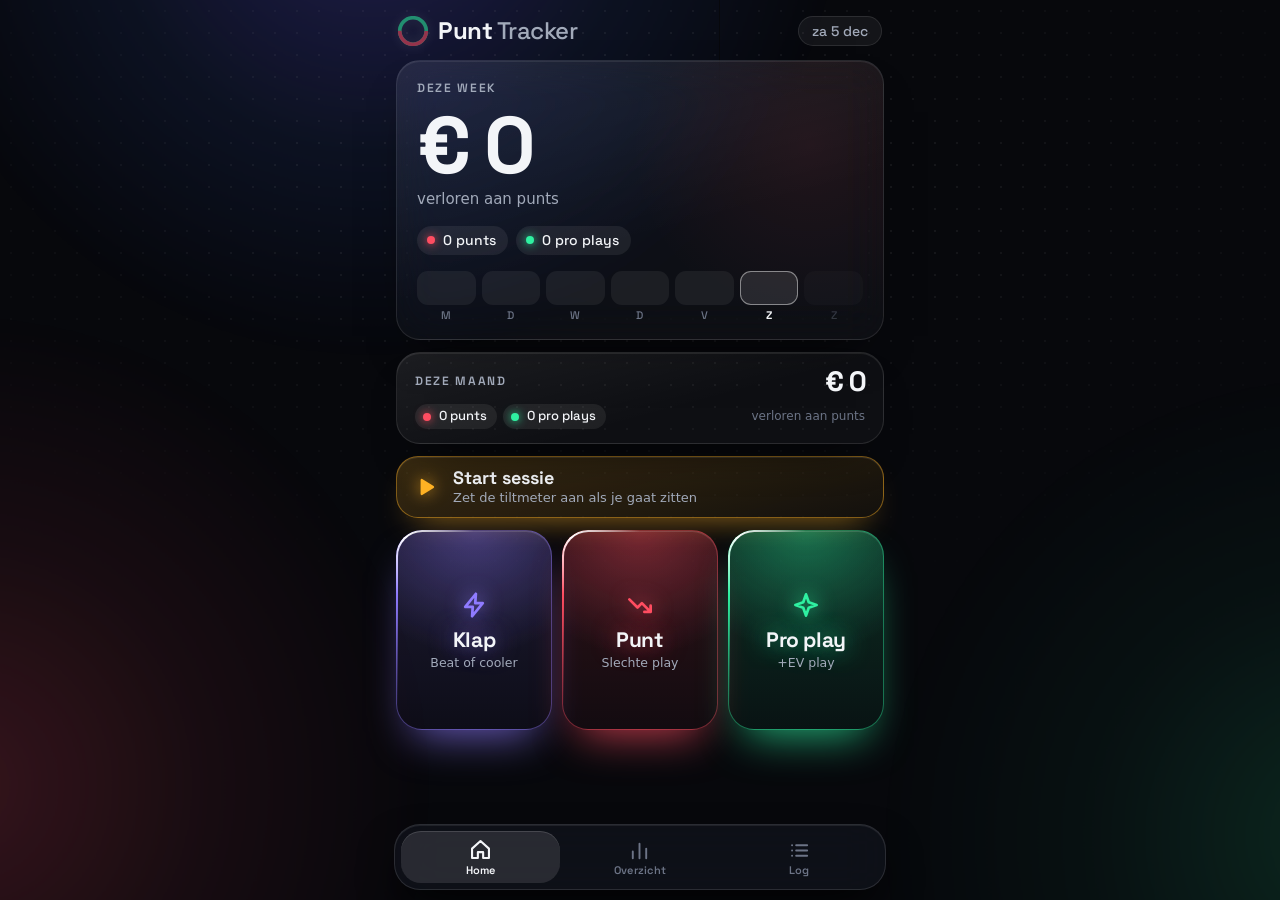
==== commit 863f62dd: "Voeg tiltmeter toe die aangeeft wanneer je van tafel moet Nieuwe knop Klap voor bad beats en coolers" ====
--- a/index.html
+++ b/index.html
@@ -38,6 +38,7 @@
     </a>
   </nav>
 
+  <div id="alarm" class="alarm" role="alertdialog" aria-modal="true" aria-labelledby="alarm-title" hidden></div>
   <div id="toast" class="toast" role="status" aria-live="polite" hidden></div>
   <input id="import-file" type="file" accept="application/json,.json" hidden>
 
--- a/style.css
+++ b/style.css
@@ -20,6 +20,10 @@
   --red-rgb: 255, 77, 97;
   --green: #2ff0a1;
   --green-rgb: 47, 240, 161;
+  --violet: #8f7bff;
+  --violet-rgb: 143, 123, 255;
+  --amber: #ffb224;
+  --amber-rgb: 255, 178, 36;
   --glass: rgba(255, 255, 255, 0.055);
   --glass-2: rgba(255, 255, 255, 0.1);
   --line: rgba(255, 255, 255, 0.1);
@@ -131,6 +135,8 @@
 body[data-tone="punt"] .aura .g { opacity: 0.04; }
 body[data-tone="pro"] .aura .g { opacity: 0.7; }
 body[data-tone="pro"] .aura .r { opacity: 0.04; }
+body[data-tone="klap"] .aura .v { opacity: 0.75; }
+body[data-tone="klap"] .aura .r, body[data-tone="klap"] .aura .g { opacity: 0.06; }
 
 @keyframes drift-a {
   from { transform: translate3d(0, 0, 0) scale(1); }
@@ -330,25 +336,81 @@
 .month .counts { grid-area: counts; gap: 6px; }
 .month .counts li { padding: 5px 10px 5px 8px; font-size: 13px; }
 
+.stats.mini { grid-template-columns: 1fr 1fr; margin-top: 12px; }
+.stats.mini .card { padding: 13px 14px; border-radius: 20px; }
+.stats.mini .amount { font-size: 26px; margin-top: 4px; }
+.stats.mini .line { margin-top: 3px; color: var(--muted); font-size: 12.5px; white-space: nowrap; }
+
+.startbar {
+  display: flex;
+  align-items: center;
+  gap: 14px;
+  width: 100%;
+  min-height: 62px;
+  margin-top: 12px;
+  padding: 10px 16px;
+  text-align: left;
+  border-radius: 22px;
+  border: 1px solid rgba(var(--amber-rgb), 0.45);
+  background: linear-gradient(165deg, rgba(var(--amber-rgb), 0.2), rgba(var(--amber-rgb), 0.05));
+  box-shadow: inset 0 1px 0 rgba(255, 255, 255, 0.1), 0 16px 34px -20px rgba(var(--amber-rgb), 0.8);
+  transition: transform 0.14s var(--ease);
+}
+
+.startbar:active { transform: scale(0.975); }
+.startbar svg { width: 26px; height: 26px; flex: none; fill: var(--amber); stroke: var(--amber); filter: drop-shadow(0 0 8px rgba(var(--amber-rgb), 0.8)); }
+.startbar span { display: grid; gap: 1px; }
+.startbar strong { font: 700 18px/1.2 var(--display); }
+.startbar small { color: var(--muted); font-size: 13px; }
+
+/* De tiltmeter van de lopende sessie. */
+.table { --z: var(--green-rgb); padding: 16px 18px; overflow: hidden; }
+.table[data-zone="oranje"] { --z: var(--amber-rgb); }
+.table[data-zone="rood"] { --z: var(--red-rgb); }
+.table { border-color: rgba(var(--z), 0.4); box-shadow: inset 0 1px 0 rgba(255, 255, 255, 0.08), 0 24px 60px -30px rgba(var(--z), 0.9); transition: border-color 0.6s, box-shadow 0.6s; }
+.table > header { display: flex; align-items: baseline; justify-content: space-between; }
+.table .timer { font: 600 15px var(--display); color: var(--muted); font-variant-numeric: tabular-nums; }
+
+.gauge { --p: 0; position: relative; width: min(100%, 270px); margin: 2px auto 0; }
+.gauge svg { display: block; width: 100%; overflow: visible; }
+.gauge path { stroke-width: 13; }
+.gauge .track { stroke: rgba(255, 255, 255, 0.09); }
+.gauge .fill { stroke: url(#gauge-zones); stroke-dasharray: var(--p) 100; filter: drop-shadow(0 0 9px rgba(var(--z), 0.75)); transition: stroke-dasharray 1s var(--ease); }
+.gauge .mark { stroke: rgba(255, 255, 255, 0.4); stroke-width: 2; }
+.gauge .knob { transform-origin: 100px 100px; transform: rotate(calc(var(--p) * 1.8deg)); transition: transform 1s var(--ease); }
+.gauge .knob circle { fill: #fff; stroke: none; filter: drop-shadow(0 0 7px rgba(var(--z), 1)); }
+
+.gauge .read { position: absolute; left: 0; right: 0; bottom: 0; display: grid; justify-items: center; }
+.gauge .read strong { font: 700 34px/1 var(--display); letter-spacing: -0.03em; color: rgb(var(--z)); text-shadow: 0 0 26px rgba(var(--z), 0.7); transition: color 0.6s; }
+.gauge .read span { margin-top: 4px; color: var(--muted); font: 500 13px var(--display); font-variant-numeric: tabular-nums; }
+.gauge .read b { color: var(--text); font-weight: 600; }
+
+.table .why { min-height: 20px; margin: 10px 0 12px; text-align: center; color: var(--muted); font-size: 14px; }
+.table[data-zone="rood"] .why { color: var(--text); font-weight: 600; }
+.table .btn.plain { min-height: 46px; font-size: 15px; border-radius: 15px; }
+
+a.btn { display: grid; place-items: center; }
+
 .actions {
   flex: 1;
   display: grid;
-  grid-template-columns: 1fr 1fr;
-  gap: 12px;
-  min-height: 150px;
-  max-height: 230px;
-  margin-top: 14px;
+  grid-template-columns: repeat(3, 1fr);
+  gap: 10px;
+  min-height: 136px;
+  max-height: 200px;
+  margin-top: 12px;
 }
 
 .big {
   --c: var(--red-rgb);
   position: relative;
-  border-radius: 30px;
+  border-radius: 26px;
   display: flex;
   flex-direction: column;
   align-items: center;
   justify-content: center;
-  gap: 4px;
+  gap: 3px;
+  min-width: 0;
   text-align: center;
   background:
     radial-gradient(120% 90% at 50% 0%, rgba(var(--c), 0.34), transparent 70%),
@@ -359,6 +421,7 @@
 }
 
 .big.pro { --c: var(--green-rgb); }
+.big.klap { --c: var(--violet-rgb); }
 
 /* Een lichtje dat rond de rand loopt. */
 .big::before {
@@ -375,21 +438,22 @@
   pointer-events: none;
 }
 
-.big.pro::before { animation-delay: -2.5s; }
+.big.punt::before { animation-delay: -1.7s; }
+.big.pro::before { animation-delay: -3.4s; }
 
 @keyframes orbit { to { --spin: 360deg; } }
 
 .big svg {
-  width: 34px;
-  height: 34px;
-  margin-bottom: 6px;
+  width: 30px;
+  height: 30px;
+  margin-bottom: 5px;
   stroke-width: 2.2;
   color: rgb(var(--c));
   filter: drop-shadow(0 0 10px rgba(var(--c), 0.9));
 }
 
-.big strong { font: 700 27px/1.1 var(--display); letter-spacing: -0.02em; text-shadow: 0 0 24px rgba(var(--c), 0.8); }
-.big span { font-size: 14px; color: var(--muted); }
+.big strong { font: 700 21px/1.1 var(--display); letter-spacing: -0.02em; text-shadow: 0 0 24px rgba(var(--c), 0.8); white-space: nowrap; }
+.big span { font-size: 12.5px; color: var(--muted); white-space: nowrap; }
 .big:active { transform: scale(0.955); box-shadow: inset 0 1px 0 rgba(255, 255, 255, 0.12), 0 8px 20px -10px rgba(var(--c), 0.9); }
 
 /* ---------- formulieren ---------- */
@@ -425,6 +489,8 @@
 .chips { display: grid; gap: 10px; }
 .chips.four { grid-template-columns: repeat(4, 1fr); }
 .chips.two { grid-template-columns: 1fr 1fr; }
+.chips.three { grid-template-columns: repeat(3, 1fr); }
+.chips.two.tall .chip { min-height: 112px; font-size: 20px; border-radius: 22px; }
 .chips.two .chip { min-height: 52px; }
 .chips.two .chip:last-child:nth-child(odd) { grid-column: 1 / -1; }
 
@@ -442,6 +508,8 @@
 }
 
 .chip.pro { --c: var(--green-rgb); }
+.chip.klap { --c: var(--violet-rgb); }
+.chip.rule { --c: var(--amber-rgb); }
 .chip:active { transform: scale(0.94); background: var(--glass-2); }
 
 .chip[aria-pressed="true"] {
@@ -493,6 +561,9 @@
 ::placeholder { color: var(--faint); font-weight: 400; opacity: 1; }
 
 .hint { color: var(--muted); font-size: 14px; }
+.hint.lead { font-size: 15px; }
+.how ul { display: grid; gap: 8px; padding-left: 18px; list-style: disc; color: var(--muted); font-size: 14px; }
+.how b { color: var(--text); font-weight: 600; }
 .error { color: var(--red); font-size: 15px; font-weight: 600; }
 
 .btn {
@@ -513,6 +584,8 @@
 
 .btn.punt { --c: var(--red-rgb); background: linear-gradient(180deg, #ff8a80, #ff3b58); color: #23040a; }
 .btn.pro { --c: var(--green-rgb); background: linear-gradient(180deg, #8dffd0, #1fdc8f); color: #02170d; }
+.btn.klap { --c: var(--violet-rgb); border: 0; background: linear-gradient(180deg, #b9adff, #7a63ff); color: #0c0630; box-shadow: inset 0 1px 0 rgba(255, 255, 255, 0.4), 0 16px 34px -12px rgba(var(--c), 0.85); }
+.btn.amber { --c: var(--amber-rgb); border: 0; background: linear-gradient(180deg, #ffd27a, #ffa41c); color: #241400; box-shadow: inset 0 1px 0 rgba(255, 255, 255, 0.45), 0 16px 34px -12px rgba(var(--c), 0.85); }
 .btn.ghost { background: none; border-color: transparent; color: var(--muted); font-weight: 600; }
 .btn.plain { font-weight: 600; font-size: 16px; min-height: 52px; }
 .btn:active { transform: scale(0.97); }
@@ -682,6 +755,14 @@
 }
 
 .entry.pro { --c: var(--green-rgb); }
+.entry.klap { --c: var(--violet-rgb); }
+.entry.sys { --c: 150, 158, 176; padding-top: 12px; padding-bottom: 12px; }
+.entry.sys::before { top: 10px; bottom: 10px; box-shadow: none; opacity: 0.6; }
+.entry.sys .title { font-size: 14.5px; color: var(--muted); }
+.entry.sys .when { font-size: 14px; }
+.entry.stopadvies { --c: var(--red-rgb); }
+.entry.stopadvies .title { color: var(--text); font-weight: 600; }
+.entry.stopadvies::before { opacity: 1; box-shadow: 0 0 14px 1px rgba(var(--c), 0.8); }
 
 .entry::before {
   content: "";
@@ -785,7 +866,7 @@
   top: calc(var(--safe-top) + 10px);
   left: 12px;
   right: 12px;
-  z-index: 20;
+  z-index: 20; /* boven het advies, zodat ongedaan maken bereikbaar blijft */
   max-width: 496px;
   margin: 0 auto;
   display: flex;
@@ -835,6 +916,128 @@
 @keyframes drop { from { opacity: 0; transform: translateY(-24px) scale(0.94); } }
 @keyframes shrink { to { transform: scaleX(0); } }
 
+/* ---------- schermvullend advies: pauze of stop ---------- */
+
+.alarm {
+  --z: var(--amber-rgb);
+  position: fixed;
+  inset: 0;
+  z-index: 15;
+  display: flex;
+  overflow-y: auto;
+  padding: calc(var(--safe-top) + 84px) 22px calc(var(--safe-bottom) + 26px);
+  background:
+    radial-gradient(120% 70% at 50% 0%, rgba(var(--z), 0.42), transparent 70%),
+    rgba(7, 8, 12, 0.94);
+  backdrop-filter: blur(18px);
+  -webkit-backdrop-filter: blur(18px);
+  animation: alarm-in 0.45s var(--ease) backwards;
+}
+
+.alarm[hidden] { display: none; }
+.alarm[data-zone="rood"] { --z: var(--red-rgb); }
+body.has-alarm { overflow: hidden; }
+
+.alarm-in {
+  position: relative;
+  width: 100%;
+  max-width: 460px;
+  margin: auto;
+  display: grid;
+  gap: 14px;
+  text-align: center;
+}
+
+.alarm-in > * { animation: rise 0.6s var(--ease) 0.1s backwards; }
+.alarm-in > :nth-child(n + 3) { animation-delay: 0.2s; }
+.alarm-in > :nth-child(n + 5) { animation-delay: 0.3s; }
+
+.alarm .eyebrow { font: 600 13px var(--display); letter-spacing: 0.18em; text-transform: uppercase; color: rgb(var(--z)); }
+
+.alarm h1 {
+  font: 700 clamp(84px, 30vw, 128px)/0.9 var(--display);
+  letter-spacing: -0.05em;
+  text-transform: uppercase;
+  color: #fff;
+  text-shadow: 0 0 60px rgba(var(--z), 0.95), 0 0 16px rgba(var(--z), 0.7);
+}
+
+.alarm h1.clock { font-size: clamp(76px, 26vw, 112px); font-variant-numeric: tabular-nums; letter-spacing: -0.03em; }
+.alarm .lead { font-size: 18px; line-height: 1.4; }
+
+.why-list { display: grid; gap: 6px; margin: 4px 0; }
+
+.why-list li {
+  padding: 10px 14px;
+  border-radius: 14px;
+  background: rgba(var(--z), 0.14);
+  border: 1px solid rgba(var(--z), 0.35);
+  font: 500 15px var(--display);
+}
+
+.alarm blockquote {
+  margin: 4px 0;
+  padding: 14px 16px;
+  border-radius: 18px;
+  background: var(--glass);
+  border: 1px solid var(--line);
+  text-align: left;
+  font-size: 16px;
+  line-height: 1.45;
+}
+
+.alarm blockquote span { display: block; margin-bottom: 6px; font: 600 11px var(--display); letter-spacing: 0.14em; text-transform: uppercase; color: var(--muted); }
+.alarm .btn { margin-top: 4px; }
+
+.hold {
+  position: relative;
+  overflow: hidden;
+  min-height: 52px;
+  padding: 0 14px;
+  border-radius: 16px;
+  border: 1px solid var(--line);
+  background: none;
+  color: var(--muted);
+  font: 500 14px var(--display);
+  user-select: none;
+  -webkit-user-select: none;
+  -webkit-touch-callout: none;
+  touch-action: none;
+}
+
+.hold i { position: absolute; inset: 0; background: rgba(var(--red-rgb), 0.4); transform: scaleX(0); transform-origin: 0 50%; }
+.hold span { position: relative; }
+.hold.holding i { transform: scaleX(1); transition: transform var(--hold, 2500ms) linear; }
+.hold.holding { color: var(--text); }
+
+/* Ringen die uitdijen achter het woord. */
+.rings { position: absolute; left: 50%; top: calc(var(--safe-top) + 190px); width: 0; height: 0; pointer-events: none; }
+
+.rings i {
+  position: absolute;
+  left: -150px;
+  top: -150px;
+  width: 300px;
+  height: 300px;
+  border-radius: 50%;
+  border: 2px solid rgba(var(--z), 0.7);
+  opacity: 0;
+  animation: ring-out 2.7s ease-out infinite;
+}
+
+.rings i:nth-child(2) { animation-delay: 0.9s; }
+.rings i:nth-child(3) { animation-delay: 1.8s; }
+
+@keyframes ring-out {
+  0% { opacity: 0.8; transform: scale(0.35); }
+  100% { opacity: 0; transform: scale(1.9); }
+}
+
+@keyframes alarm-in { from { opacity: 0; } }
+
+body[data-zone="rood"] .aura .r { opacity: 0.85; }
+body[data-zone="rood"] .aura .g { opacity: 0.05; }
+
 /* ---------- effecten ---------- */
 
 .fx { position: fixed; inset: 0; z-index: 30; width: 100%; height: 100%; pointer-events: none; }
@@ -861,6 +1064,16 @@
   100% { opacity: 0; transform: translateY(-58px) scale(1); }
 }
 
+.hit-klap { animation: hit-klap 0.6s var(--ease); }
+
+@keyframes hit-klap {
+  0% { transform: none; }
+  16% { transform: scale(0.972); border-color: rgba(var(--violet-rgb), 0.95); box-shadow: 0 0 64px -6px rgba(var(--violet-rgb), 0.85); }
+  40% { transform: translateX(-4px); }
+  60% { transform: translateX(4px); }
+  100% { transform: none; }
+}
+
 .hit-punt { animation: hit-punt 0.6s var(--ease); }
 .hit-pro { animation: hit-pro 0.7s var(--ease); }
 
@@ -908,14 +1121,19 @@
 @media (max-height: 720px) {
   .top { padding-bottom: 10px; }
   .hero { padding: 16px 18px 14px; }
-  .hero .amount { font-size: clamp(48px, 15vw, 60px); margin-top: 4px; }
-  .hero .counts, .weekstrip { margin-top: 12px; }
-  .weekstrip .cell { height: 30px; }
+  .hero .amount { font-size: clamp(44px, 13vw, 52px); margin-top: 4px; }
+  .hero .counts, .weekstrip { margin-top: 10px; }
+  .weekstrip .cell { height: 26px; }
   .month { padding: 12px 16px; }
   .stats { gap: 10px; }
-  .actions { min-height: 128px; margin-top: 12px; }
-  .big svg { width: 28px; height: 28px; margin-bottom: 2px; }
-  .big strong { font-size: 24px; }
+  .actions { min-height: 108px; margin-top: 10px; }
+  .big svg { width: 26px; height: 26px; margin-bottom: 2px; }
+  .startbar { min-height: 52px; margin-top: 10px; padding: 6px 16px; }
+  .stats.mini { margin-top: 10px; }
+  .table { padding: 13px 16px; }
+  .gauge { width: min(100%, 230px); }
+  .gauge .read strong { font-size: 30px; }
+  .table .why { margin: 8px 0 10px; }
 }
 
 .noscript { padding: 24px; text-align: center; }
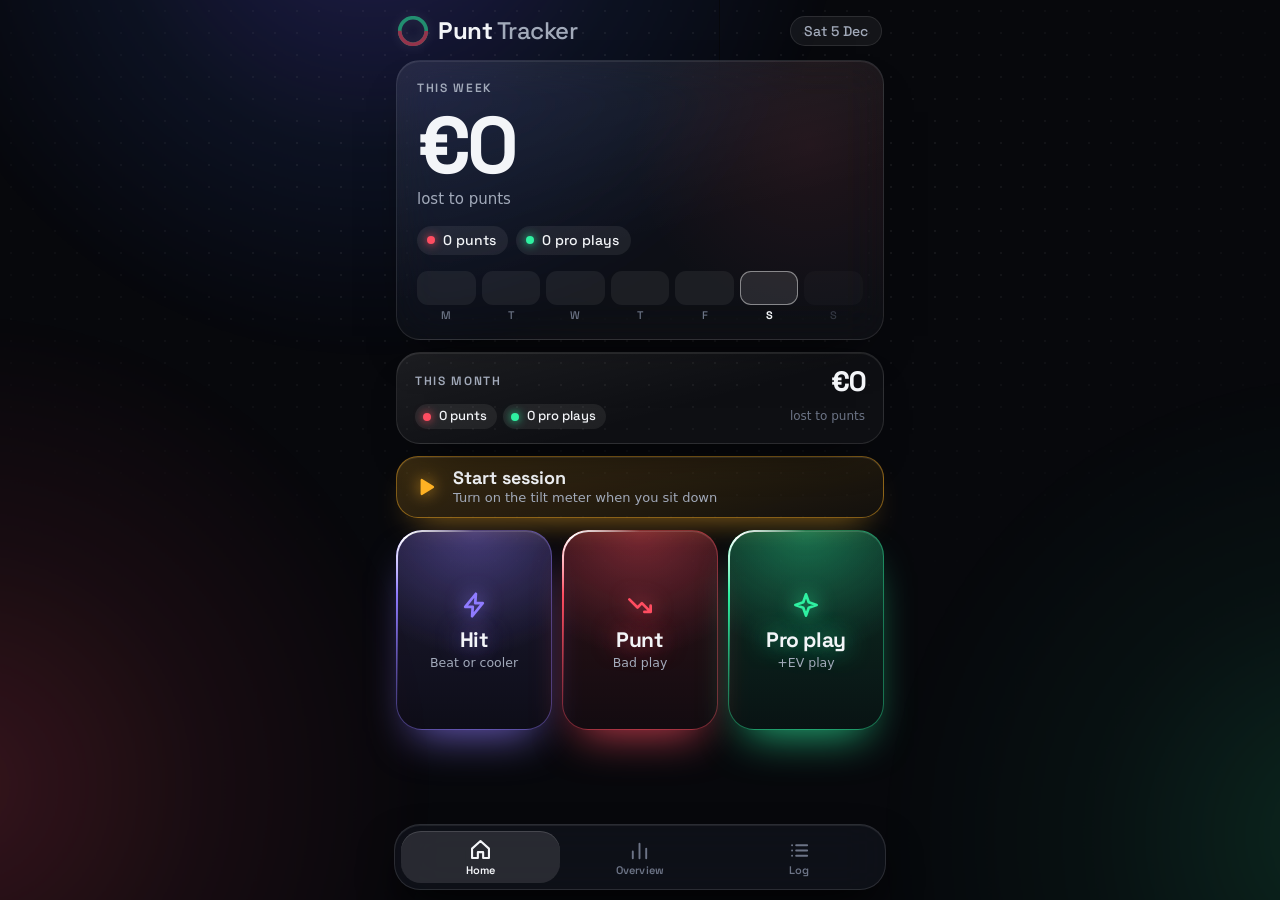
==== commit d4369449: "Zet de interface om naar Engels Alle teksten in de app zijn nu Engels, inclusief de adviezen van de " ====
--- a/index.html
+++ b/index.html
@@ -1,10 +1,10 @@
 <!doctype html>
-<html lang="nl">
+<html lang="en">
 <head>
   <meta charset="utf-8">
   <meta name="viewport" content="width=device-width, initial-scale=1, viewport-fit=cover">
   <title>Punt Tracker</title>
-  <meta name="description" content="Punt & pro play tracker voor live poker.">
+  <meta name="description" content="Punt &amp; pro play tracker for live poker.">
   <meta name="theme-color" content="#07080c">
   <meta name="color-scheme" content="dark">
   <meta name="mobile-web-app-capable" content="yes">
@@ -22,15 +22,15 @@
   <div class="aura" aria-hidden="true"><i class="v"></i><i class="r"></i><i class="g"></i></div>
   <main id="view"></main>
 
-  <nav class="tabbar" aria-label="Hoofdmenu">
+  <nav class="tabbar" aria-label="Main menu">
     <i class="ind" aria-hidden="true"></i>
     <a href="#/" data-tab="home">
       <svg viewBox="0 0 24 24" aria-hidden="true"><path d="M4 11.2 12 4l8 7.2V20h-5.5v-5.5h-5V20H4z"/></svg>
       <span>Home</span>
     </a>
-    <a href="#/overzicht" data-tab="overzicht">
+    <a href="#/overview" data-tab="overview">
       <svg viewBox="0 0 24 24" aria-hidden="true"><path d="M5 20v-7M12 20V5M19 20v-10"/></svg>
-      <span>Overzicht</span>
+      <span>Overview</span>
     </a>
     <a href="#/log" data-tab="log">
       <svg viewBox="0 0 24 24" aria-hidden="true"><path d="M8.5 6.5H20M8.5 12H20M8.5 17.5H20M4.2 6.5h.1M4.2 12h.1M4.2 17.5h.1"/></svg>
@@ -42,7 +42,7 @@
   <div id="toast" class="toast" role="status" aria-live="polite" hidden></div>
   <input id="import-file" type="file" accept="application/json,.json" hidden>
 
-  <noscript><p class="noscript">Deze app heeft JavaScript nodig.</p></noscript>
+  <noscript><p class="noscript">This app needs JavaScript.</p></noscript>
   <script type="module" src="js/app.js"></script>
 </body>
 </html>
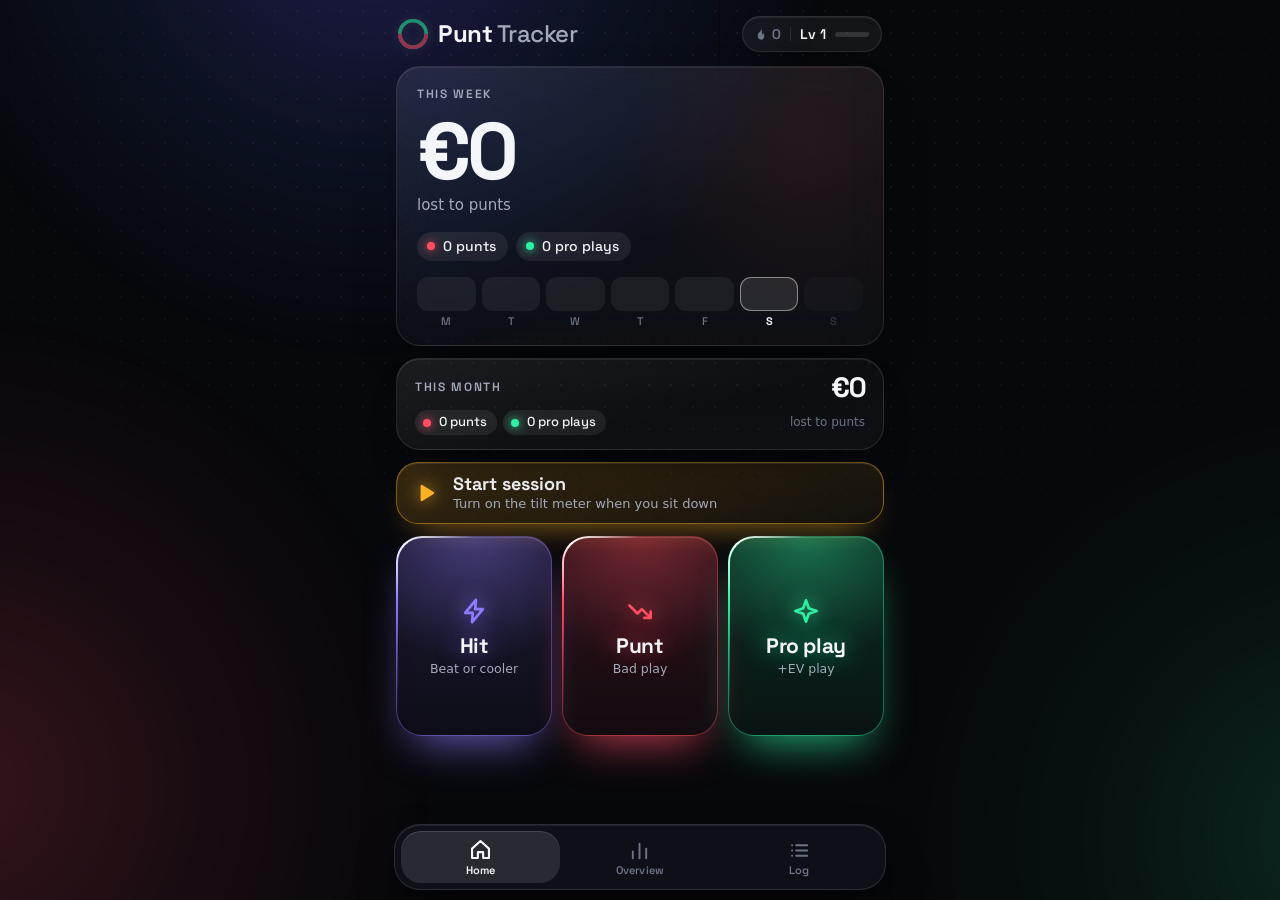
==== commit b461bfe1: "Beloon goede mental-game-beslissingen met XP, combo, streak en levels Goede beslissingen leveren XP " ====
--- a/index.html
+++ b/index.html
@@ -39,6 +39,7 @@
   </nav>
 
   <div id="alarm" class="alarm" role="alertdialog" aria-modal="true" aria-labelledby="alarm-title" hidden></div>
+  <div id="cheer" class="alarm cheer" role="alertdialog" aria-modal="true" aria-labelledby="cheer-title" hidden></div>
   <div id="toast" class="toast" role="status" aria-live="polite" hidden></div>
   <input id="import-file" type="file" accept="application/json,.json" hidden>
 
--- a/style.css
+++ b/style.css
@@ -176,15 +176,44 @@
 .top h1 b { font-weight: 700; color: var(--text); }
 #view > .top h1 { font-weight: 700; font-size: 30px; color: var(--text); }
 
-.pill {
-  padding: 7px 13px;
+/* Voortgang in de kop: streak, level en een balkje naar het volgende level. */
+.prog {
+  display: flex;
+  align-items: center;
+  gap: 9px;
+  min-height: 36px;
+  padding: 0 12px 0 10px;
   border-radius: 999px;
   background: var(--glass);
   border: 1px solid var(--line);
-  color: var(--muted);
-  font: 500 14px/1 var(--display);
+  box-shadow: inset 0 1px 0 rgba(255, 255, 255, 0.07);
+  font: 600 14px/1 var(--display);
   white-space: nowrap;
-}
+  transition: transform 0.14s var(--ease);
+}
+
+.prog:active { transform: scale(0.95); }
+.prog .streak { display: flex; align-items: center; gap: 3px; font-variant-numeric: tabular-nums; }
+.prog .streak svg { width: 16px; height: 16px; fill: var(--amber); stroke: none; filter: drop-shadow(0 0 6px rgba(var(--amber-rgb), 0.9)); }
+.prog .streak.cold { color: var(--faint); }
+.prog .streak.cold svg { fill: var(--faint); filter: none; }
+.prog .lv { padding-left: 9px; border-left: 1px solid var(--line); }
+
+.xpbar { width: 34px; height: 5px; border-radius: 3px; background: rgba(255, 255, 255, 0.13); overflow: hidden; }
+
+.xpbar i {
+  --w: 0;
+  display: block;
+  width: calc(var(--w) * 1%);
+  height: 100%;
+  border-radius: 3px;
+  background: linear-gradient(90deg, var(--violet), var(--green));
+  box-shadow: 0 0 10px rgba(var(--green-rgb), 0.7);
+  transition: width 1s var(--ease);
+}
+
+.xpbar.wide { width: 100%; height: 10px; border-radius: 5px; margin-top: 14px; }
+.xpbar.wide i { border-radius: 5px; }
 
 .ring {
   width: 30px;
@@ -369,7 +398,20 @@
 .table[data-zone="rood"] { --z: var(--red-rgb); }
 .table { border-color: rgba(var(--z), 0.4); box-shadow: inset 0 1px 0 rgba(255, 255, 255, 0.08), 0 24px 60px -30px rgba(var(--z), 0.9); transition: border-color 0.6s, box-shadow 0.6s; }
 .table > header { display: flex; align-items: baseline; justify-content: space-between; }
+.table > header { gap: 10px; }
 .table .timer { font: 600 15px var(--display); color: var(--muted); font-variant-numeric: tabular-nums; }
+
+.table .combo {
+  margin-right: auto;
+  padding: 4px 9px;
+  border-radius: 999px;
+  background: rgba(var(--amber-rgb), 0.16);
+  border: 1px solid rgba(var(--amber-rgb), 0.5);
+  color: var(--amber);
+  font: 700 12px/1 var(--display);
+  font-variant-numeric: tabular-nums;
+  box-shadow: 0 0 16px -4px rgba(var(--amber-rgb), 0.9);
+}
 
 .gauge { --p: 0; position: relative; width: min(100%, 270px); margin: 2px auto 0; }
 .gauge svg { display: block; width: 100%; overflow: visible; }
@@ -1035,6 +1077,65 @@
 
 @keyframes alarm-in { from { opacity: 0; } }
 
+/* Nieuw level. */
+.alarm.cheer {
+  --z: var(--violet-rgb);
+  background:
+    radial-gradient(90% 55% at 50% 12%, rgba(var(--violet-rgb), 0.5), transparent 70%),
+    radial-gradient(80% 50% at 50% 100%, rgba(var(--green-rgb), 0.22), transparent 70%),
+    rgba(7, 8, 12, 0.94);
+}
+
+.alarm.cheer h1 { font-size: clamp(58px, 20vw, 88px); letter-spacing: -0.04em; }
+
+.rank {
+  width: fit-content;
+  margin: 0 auto;
+  font: 700 34px/1.1 var(--display);
+  letter-spacing: -0.02em;
+  background: linear-gradient(90deg, #b9adff, #8dffd0);
+  -webkit-background-clip: text;
+  background-clip: text;
+  color: transparent;
+  filter: drop-shadow(0 0 18px rgba(var(--violet-rgb), 0.6));
+}
+
+/* ---------- voortgang ---------- */
+
+.levelcard { overflow: hidden; padding: 20px; }
+.levelcard .eyebrow { font: 600 12px var(--display); letter-spacing: 0.16em; text-transform: uppercase; color: var(--muted); }
+.levelcard .rank { margin: 6px 0 0; font-size: 38px; }
+.levelcard .sub { margin-top: 10px; color: var(--muted); font-size: 14px; }
+.levelcard .sub b { color: var(--text); font: 700 15px var(--display); }
+.form > .tiles { margin-top: 0; }
+
+.wins li { display: flex; align-items: baseline; gap: 12px; padding: 13px 14px; }
+.wins .when { flex: none; min-width: 50px; color: var(--muted); font: 500 14px var(--display); font-variant-numeric: tabular-nums; }
+.wins .what { flex: 1; min-width: 0; font-size: 15px; }
+.wins .what small { color: var(--amber); font: 600 12px var(--display); margin-left: 4px; white-space: nowrap; }
+.wins b { flex: none; color: var(--green); font: 700 15px var(--display); font-variant-numeric: tabular-nums; }
+
+.ladder { display: grid; gap: 6px; }
+
+.ladder li {
+  display: flex;
+  align-items: center;
+  gap: 12px;
+  padding: 10px 14px;
+  border-radius: 14px;
+  border: 1px solid transparent;
+  color: var(--faint);
+  font: 500 15px var(--display);
+}
+
+.ladder .n { width: 22px; text-align: center; font-weight: 700; font-variant-numeric: tabular-nums; }
+.ladder .t { flex: 1; }
+.ladder .x { font-size: 13px; font-variant-numeric: tabular-nums; }
+.ladder .done { color: var(--muted); }
+.ladder .done .n { color: var(--green); }
+.ladder .now { color: var(--text); background: rgba(var(--violet-rgb), 0.16); border-color: rgba(var(--violet-rgb), 0.5); box-shadow: 0 0 22px -8px rgba(var(--violet-rgb), 0.9); }
+.ladder .now .n { color: var(--violet); }
+
 body[data-zone="rood"] .aura .r { opacity: 0.85; }
 body[data-zone="rood"] .aura .g { opacity: 0.05; }
 
@@ -1056,12 +1157,21 @@
 }
 
 .fx-label.pro { --c: var(--green-rgb); transform-origin: 0 100%; }
+.fx-label.klap { --c: var(--violet-rgb); }
 
 @keyframes float-up {
   0% { opacity: 0; transform: translateY(14px) scale(0.6); }
   18% { opacity: 1; transform: translateY(0) scale(1.12); }
   60% { opacity: 1; }
   100% { opacity: 0; transform: translateY(-58px) scale(1); }
+}
+
+.hit-xp { animation: hit-xp 0.7s var(--ease); }
+
+@keyframes hit-xp {
+  0% { transform: none; }
+  25% { transform: scale(1.12); border-color: rgba(var(--green-rgb), 0.9); box-shadow: 0 0 34px -4px rgba(var(--green-rgb), 0.9); }
+  100% { transform: none; }
 }
 
 .hit-klap { animation: hit-klap 0.6s var(--ease); }
@@ -1116,6 +1226,7 @@
 .animate .col .bar { animation: grow-y 0.8s var(--ease) calc(0.2s + var(--i) * 0.05s) backwards; }
 .animate .meter span { animation: grow-x 0.8s var(--ease) calc(0.15s + var(--i) * 0.07s) backwards; }
 .animate .weekstrip i { animation: pop 0.5s var(--spring) 0.35s backwards; }
+.animate .ladder li { animation: rise 0.45s var(--ease) calc(0.25s + var(--n, 0) * 0.03s) backwards; }
 
 /* Lage schermen (Safari met adresbalk): home compacter zodat alles past. */
 @media (max-height: 720px) {
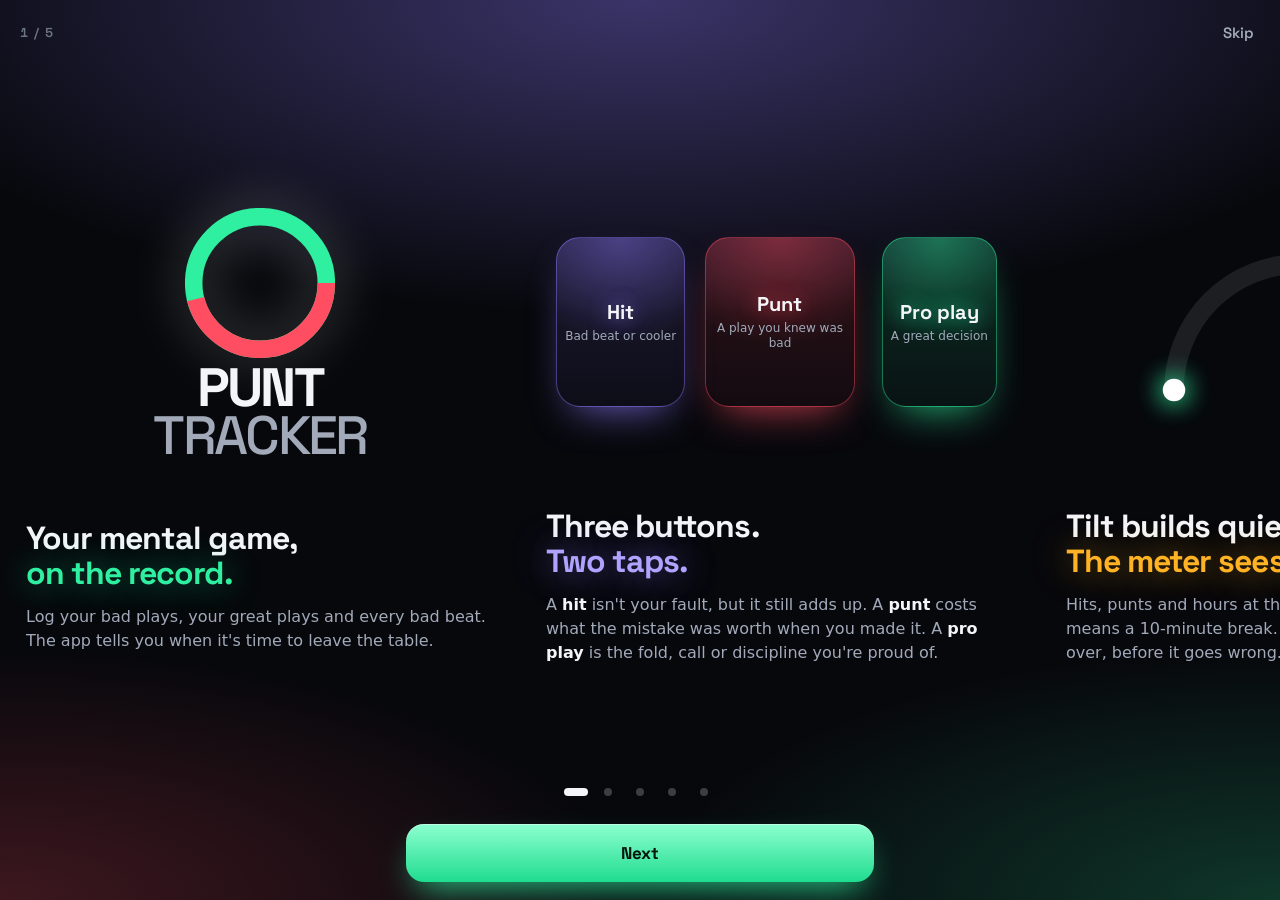
==== commit 2759af77: "Voeg inloggen met Google en een rondleiding toe Inloggen met Google via Supabase. Op iPhone komt die" ====
--- a/index.html
+++ b/index.html
@@ -39,6 +39,7 @@
   </nav>
 
   <div id="alarm" class="alarm" role="alertdialog" aria-modal="true" aria-labelledby="alarm-title" hidden></div>
+  <div id="tour" class="tour" role="dialog" aria-modal="true" aria-label="Intro" hidden></div>
   <div id="cheer" class="alarm cheer" role="alertdialog" aria-modal="true" aria-labelledby="cheer-title" hidden></div>
   <div id="toast" class="toast" role="status" aria-live="polite" hidden></div>
   <input id="import-file" type="file" accept="application/json,.json" hidden>
--- a/style.css
+++ b/style.css
@@ -671,6 +671,37 @@
 }
 
 .seg button[aria-pressed="true"] { color: var(--text); }
+.seg.two { grid-template-columns: 1fr 1fr; }
+.seg.two::before { width: calc((100% - 8px) / 2); }
+
+/* ---------- account ---------- */
+
+.handoff { min-height: 100vh; min-height: 100dvh; max-width: 440px; margin: 0 auto; padding: 32px 24px; display: flex; flex-direction: column; align-items: center; justify-content: center; gap: 16px; text-align: center; }
+.handoff .ring { width: 74px; height: 74px; margin-bottom: 8px; }
+.handoff h1 { font: 700 30px/1.15 var(--display); letter-spacing: -0.02em; }
+.handoff .btn { margin-top: 10px; }
+
+.btn.google { display: flex; align-items: center; justify-content: center; gap: 12px; background: #f3f5f8; border-color: #f3f5f8; color: #101218; }
+.btn.google svg { width: 22px; height: 22px; stroke: none; }
+.or { display: flex; align-items: center; gap: 12px; color: var(--faint); font-size: 13px; }
+.or::before, .or::after { content: ""; flex: 1; height: 1px; background: var(--line); }
+.waiting { display: grid; gap: 14px; justify-items: center; padding: 28px 8px; text-align: center; }
+.waiting .spinner { width: 44px; height: 44px; border-radius: 50%; border: 4px solid rgba(255, 255, 255, 0.12); border-top-color: var(--green); animation: spin 0.9s linear infinite; }
+
+.acct { display: flex; align-items: center; gap: 12px; padding: 15px 14px 15px 16px; border-radius: 20px; }
+.acct:active { background: var(--glass-2); }
+.acct .who { flex: 1; min-width: 0; display: grid; gap: 3px; }
+.acct .who b { font: 600 16px var(--display); overflow: hidden; text-overflow: ellipsis; white-space: nowrap; }
+.acct .who small { color: var(--muted); font-size: 14px; }
+.acct .chev { flex: none; width: 18px; height: 18px; color: var(--faint); }
+.account .btn { margin-top: 2px; }
+.acct-card { padding: 18px 20px; }
+.acct-card .eyebrow { font: 600 12px var(--display); letter-spacing: 0.16em; text-transform: uppercase; color: var(--muted); }
+.acct-card .mail { margin-top: 6px; font: 700 22px/1.2 var(--display); letter-spacing: -0.01em; overflow-wrap: anywhere; }
+.acct-card .sub { margin-top: 8px; color: var(--muted); font-size: 14px; }
+.notice { padding: 12px 14px; border-radius: 14px; background: rgba(var(--green-rgb), 0.12); border: 1px solid rgba(var(--green-rgb), 0.35); font-size: 15px; }
+.btn.danger { color: var(--red); border-color: rgba(var(--red-rgb), 0.45); }
+.danger-zone { margin-top: 16px; padding-top: 20px; border-top: 1px solid var(--line); }
 
 .period {
   display: grid;
@@ -1139,6 +1170,198 @@
 body[data-zone="rood"] .aura .r { opacity: 0.85; }
 body[data-zone="rood"] .aura .g { opacity: 0.05; }
 
+/* ---------- rondleiding ---------- */
+
+@property --tp {
+  syntax: "<number>";
+  inherits: true;
+  initial-value: 0;
+}
+
+.tour {
+  position: fixed;
+  inset: 0;
+  z-index: 16;
+  display: flex;
+  flex-direction: column;
+  padding: calc(var(--safe-top) + 10px) 0 calc(var(--safe-bottom) + 18px);
+  background:
+    radial-gradient(90% 50% at 50% 0%, rgba(var(--violet-rgb), 0.38), transparent 70%),
+    radial-gradient(70% 40% at 0% 100%, rgba(var(--red-rgb), 0.22), transparent 70%),
+    radial-gradient(70% 40% at 100% 100%, rgba(var(--green-rgb), 0.2), transparent 70%),
+    var(--bg);
+  animation: alarm-in 0.45s var(--ease) backwards;
+  touch-action: pan-y;
+  user-select: none;
+  -webkit-user-select: none;
+}
+
+.tour[hidden] { display: none; }
+.tour-top { display: flex; align-items: center; justify-content: space-between; padding: 0 20px; min-height: 44px; }
+.tour-top .count { color: var(--faint); font: 600 13px var(--display); letter-spacing: 0.12em; font-variant-numeric: tabular-nums; }
+.tour-top .skip { min-height: 44px; padding: 0 6px; background: none; border: 0; color: var(--muted); font: 600 15px var(--display); }
+.tour-top .skip[hidden] { visibility: hidden; display: block; }
+.tour-view { flex: 1; overflow: hidden; }
+.tour-track { display: flex; height: 100%; transition: transform 0.55s var(--ease); }
+
+.slide {
+  flex: 0 0 100%;
+  display: flex;
+  flex-direction: column;
+  justify-content: center;
+  gap: 14px;
+  padding: 0 26px;
+  max-width: 520px;
+  margin: 0 auto;
+}
+
+.slide .art { position: relative; height: min(40vh, 330px); display: grid; place-items: center; margin-bottom: 8px; }
+.slide h2 { font: 700 32px/1.08 var(--display); letter-spacing: -0.03em; text-transform: none; color: var(--text); }
+.slide h2 em { display: block; font-style: normal; }
+.slide h2 .g { color: var(--green); text-shadow: 0 0 34px rgba(var(--green-rgb), 0.6); }
+.slide h2 .v { color: #b0a3ff; text-shadow: 0 0 34px rgba(var(--violet-rgb), 0.7); }
+.slide h2 .a { color: var(--amber); text-shadow: 0 0 34px rgba(var(--amber-rgb), 0.6); }
+.slide > p { color: var(--muted); font-size: 16px; line-height: 1.5; }
+.slide > p b { color: var(--text); font-weight: 600; }
+.slide > .btn { margin-top: 6px; }
+.slide.on h2 { animation: rise 0.6s var(--ease) 0.15s backwards; }
+.slide.on > p, .slide.on > .btn { animation: rise 0.6s var(--ease) 0.25s backwards; }
+
+.tour-bottom { display: grid; gap: 18px; padding: 10px 26px 0; max-width: 520px; width: 100%; margin: 0 auto; }
+.dots { display: flex; justify-content: center; gap: 4px; }
+.dots button { width: 28px; height: 28px; padding: 0; background: none; border: 0; display: grid; place-items: center; }
+.dots button::before { content: ""; width: 8px; height: 8px; border-radius: 4px; background: rgba(255, 255, 255, 0.22); transition: width 0.35s var(--ease), background 0.35s; }
+.dots button[aria-current="step"]::before { width: 24px; background: var(--text); }
+
+/* 1. welkom */
+.s-hello .art { gap: 6px; align-content: center; }
+.ring.hero-ring { width: 150px; height: 150px; stroke-width: 4.2; animation: none; filter: drop-shadow(0 0 26px rgba(255, 255, 255, 0.3)); }
+.s-hello.on .ring.hero-ring { animation: tour-ring 1s var(--spring) backwards, spin 14s linear 1s infinite; }
+.s-hello .word { display: grid; justify-items: center; font: 700 54px/0.9 var(--display); letter-spacing: -0.05em; }
+.s-hello .word .b { color: var(--muted); font-weight: 500; }
+.s-hello.on .word span { animation: rise 0.7s var(--spring) 0.35s backwards; }
+.s-hello.on .word .b { animation-delay: 0.45s; }
+@keyframes tour-ring { from { opacity: 0; transform: scale(2.4) rotate(-220deg); } }
+
+/* 2. drie knoppen */
+.s-buttons .art { grid-template-columns: repeat(3, 1fr); gap: 10px; align-items: center; }
+.mini {
+  --c: var(--red-rgb);
+  height: 170px;
+  border-radius: 24px;
+  display: flex;
+  flex-direction: column;
+  justify-content: center;
+  align-items: center;
+  gap: 6px;
+  padding: 8px;
+  text-align: center;
+  background: radial-gradient(120% 90% at 50% 0%, rgba(var(--c), 0.34), transparent 70%), linear-gradient(180deg, rgba(var(--c), 0.16), rgba(var(--c), 0.05));
+  border: 1px solid rgba(var(--c), 0.45);
+  box-shadow: 0 18px 40px -18px rgba(var(--c), 0.8);
+}
+.mini.klap { --c: var(--violet-rgb); }
+.mini.pro { --c: var(--green-rgb); }
+.mini b { font: 700 20px/1.1 var(--display); text-shadow: 0 0 20px rgba(var(--c), 0.8); }
+.mini span { color: var(--muted); font-size: 12px; line-height: 1.3; }
+.s-buttons.on .mini { animation: pop 0.6s var(--spring) backwards, mini-tap 4.5s ease-in-out 1s infinite; }
+.s-buttons.on .mini.punt { animation-delay: 0.1s, 2.5s; }
+.s-buttons.on .mini.pro { animation-delay: 0.2s, 4s; }
+@keyframes mini-tap {
+  0%, 12%, 100% { transform: none; box-shadow: 0 18px 40px -18px rgba(var(--c), 0.8); }
+  4% { transform: scale(0.92); box-shadow: 0 0 50px -4px rgba(var(--c), 1); }
+}
+.finger { position: absolute; top: 58%; left: 16.6%; width: 40px; height: 40px; margin: -20px; border-radius: 50%; background: rgba(255, 255, 255, 0.35); box-shadow: 0 0 0 2px rgba(255, 255, 255, 0.8), 0 0 24px rgba(255, 255, 255, 0.6); opacity: 0; }
+.s-buttons.on .finger { animation: finger 4.5s ease-in-out 0.8s infinite; }
+@keyframes finger {
+  0% { opacity: 0; left: 16.6%; transform: scale(1.4); }
+  4% { opacity: 1; transform: scale(0.8); }
+  10% { opacity: 0; left: 16.6%; transform: scale(1.2); }
+  30% { opacity: 0; left: 50%; transform: scale(1.4); }
+  37% { opacity: 1; left: 50%; transform: scale(0.8); }
+  43% { opacity: 0; left: 50%; transform: scale(1.2); }
+  63% { opacity: 0; left: 83.3%; transform: scale(1.4); }
+  70% { opacity: 1; left: 83.3%; transform: scale(0.8); }
+  76%, 100% { opacity: 0; left: 83.3%; transform: scale(1.2); }
+}
+
+/* 3. de meter */
+.tgauge { --z: var(--green-rgb); position: relative; width: min(100%, 300px); }
+.tgauge svg { display: block; width: 100%; overflow: visible; }
+.tgauge path { stroke-width: 13; }
+.tgauge .track { stroke: rgba(255, 255, 255, 0.09); }
+.tgauge .fill { stroke: url(#tour-zones); stroke-dasharray: var(--tp) 100; filter: drop-shadow(0 0 10px rgba(var(--z), 0.8)); }
+.tgauge .knob { transform-origin: 100px 100px; transform: rotate(calc(var(--tp) * 1.8deg)); }
+.tgauge .knob circle { fill: #fff; stroke: none; filter: drop-shadow(0 0 8px rgba(var(--z), 1)); }
+.tgauge .zones { position: absolute; left: 0; right: 0; bottom: 0; height: 44px; }
+.tgauge .zones b { position: absolute; inset: 0; text-align: center; font: 700 40px/1 var(--display); letter-spacing: -0.03em; opacity: 0; }
+.tgauge .z1 { color: var(--green); opacity: 1; }
+.tgauge .z2 { color: var(--amber); }
+.tgauge .z3 { color: var(--red); }
+.s-meter.on .tgauge { animation: meter 7s var(--ease) 0.4s infinite; }
+.s-meter.on .z1 { animation: z1 7s steps(1) 0.4s infinite; }
+.s-meter.on .z2 { animation: z2 7s steps(1) 0.4s infinite; }
+.s-meter.on .z3 { animation: z3 7s steps(1) 0.4s infinite; }
+@keyframes meter {
+  0% { --tp: 0; --z: var(--green-rgb); }
+  14%, 28% { --tp: 30; --z: var(--green-rgb); }
+  42%, 56% { --tp: 62; --z: var(--amber-rgb); }
+  70%, 92% { --tp: 100; --z: var(--red-rgb); }
+  100% { --tp: 0; --z: var(--green-rgb); }
+}
+@keyframes z1 { 0% { opacity: 1; } 38% { opacity: 0; } 96% { opacity: 1; } }
+@keyframes z2 { 0% { opacity: 0; } 38% { opacity: 1; } 66% { opacity: 0; } }
+@keyframes z3 { 0% { opacity: 0; } 66% { opacity: 1; } 96% { opacity: 0; } }
+
+/* 4. XP */
+.s-xp .art { align-content: center; justify-items: stretch; gap: 22px; width: 100%; }
+.s-xp .chips { position: relative; width: 100%; height: 70px; }
+.s-xp .chips span { position: absolute; left: 50%; top: 40px; transform: translateX(-50%); padding: 8px 16px; border-radius: 999px; background: rgba(var(--green-rgb), 0.16); border: 1px solid rgba(var(--green-rgb), 0.5); color: var(--green); font: 700 22px var(--display); opacity: 0; white-space: nowrap; }
+.s-xp .chips .big { font-size: 30px; background: rgba(var(--violet-rgb), 0.2); border-color: rgba(var(--violet-rgb), 0.6); color: #c4b9ff; }
+.s-xp.on .chips span { animation: chip 4.5s var(--ease) infinite; }
+.s-xp.on .chips span:nth-child(1) { left: 22%; animation-delay: 0.3s; }
+.s-xp.on .chips span:nth-child(2) { left: 78%; animation-delay: 1s; }
+.s-xp.on .chips span:nth-child(3) { animation-delay: 1.8s; }
+@keyframes chip { 0% { opacity: 0; top: 60px; } 8% { opacity: 1; top: 20px; } 30% { opacity: 1; top: 0; } 40%, 100% { opacity: 0; top: -20px; } }
+.s-xp .tbar { width: 100%; height: 14px; border-radius: 7px; background: rgba(255, 255, 255, 0.1); overflow: hidden; }
+.s-xp .tbar i { display: block; height: 100%; width: 0; border-radius: 7px; background: linear-gradient(90deg, var(--violet), var(--green)); box-shadow: 0 0 16px rgba(var(--green-rgb), 0.8); }
+.s-xp.on .tbar i { animation: bar 4.5s var(--ease) infinite; }
+@keyframes bar { 0% { width: 4%; } 12% { width: 26%; } 28% { width: 52%; } 46%, 52% { width: 100%; } 56%, 100% { width: 6%; } }
+.s-xp .lvl { text-align: center; font: 700 46px/1 var(--display); letter-spacing: -0.03em; background: linear-gradient(90deg, #b9adff, #8dffd0); -webkit-background-clip: text; background-clip: text; color: transparent; opacity: 0; }
+.s-xp.on .lvl { animation: lvl 4.5s var(--spring) infinite; }
+@keyframes lvl { 0%, 44% { opacity: 0; transform: scale(0.4); } 50% { opacity: 1; transform: scale(1.12); } 56%, 86% { opacity: 1; transform: scale(1); } 94%, 100% { opacity: 0; transform: scale(1); } }
+.s-xp .streak { display: flex; align-items: center; justify-content: center; gap: 6px; color: var(--muted); font: 600 18px var(--display); }
+.s-xp .streak svg { width: 24px; height: 24px; fill: var(--amber); stroke: none; filter: drop-shadow(0 0 8px rgba(var(--amber-rgb), 0.9)); }
+.s-xp .streak .n { position: relative; display: inline-block; width: 14px; height: 22px; overflow: hidden; color: var(--text); font-weight: 700; }
+.s-xp .streak .n i { position: absolute; left: 0; top: 0; font-style: normal; opacity: 0; }
+.s-xp.on .streak .n i { animation: roll 4.5s steps(1) infinite; }
+.s-xp.on .streak .n i:nth-child(1) { animation-name: roll1; }
+.s-xp.on .streak .n i:nth-child(2) { animation-name: roll2; }
+.s-xp.on .streak .n i:nth-child(3) { animation-name: roll3; }
+@keyframes roll1 { 0% { opacity: 1; } 33% { opacity: 0; } }
+@keyframes roll2 { 0% { opacity: 0; } 33% { opacity: 1; } 66% { opacity: 0; } }
+@keyframes roll3 { 0% { opacity: 0; } 66% { opacity: 1; } }
+
+/* 5. regels */
+.s-rules .art { align-content: center; justify-items: stretch; gap: 10px; width: 100%; }
+.rule { display: flex; align-items: baseline; justify-content: space-between; gap: 14px; padding: 16px 18px; border-radius: 18px; background: var(--glass); border: 1px solid rgba(var(--amber-rgb), 0.35); box-shadow: 0 0 30px -14px rgba(var(--amber-rgb), 0.8); }
+.rule span { color: var(--muted); font-size: 14px; white-space: nowrap; }
+.rule b { font: 700 18px var(--display); text-align: right; }
+.rule.note { flex-direction: column; align-items: flex-start; gap: 6px; border-color: rgba(var(--violet-rgb), 0.4); box-shadow: 0 0 30px -14px rgba(var(--violet-rgb), 0.8); }
+.rule.note b { font: 500 16px/1.4 var(--display); text-align: left; }
+.s-rules.on .rule { animation: rise 0.6s var(--spring) backwards; }
+.s-rules.on .rule:nth-child(2) { animation-delay: 0.12s; }
+.s-rules.on .rule:nth-child(3) { animation-delay: 0.24s; }
+
+@media (max-height: 720px) {
+  .slide .art { height: 34vh; }
+  .slide h2 { font-size: 27px; }
+  .slide > p { font-size: 15px; }
+  .mini { height: 140px; }
+  .ring.hero-ring { width: 116px; height: 116px; }
+  .s-hello .word { font-size: 44px; }
+}
+
 /* ---------- effecten ---------- */
 
 .fx { position: fixed; inset: 0; z-index: 30; width: 100%; height: 100%; pointer-events: none; }
@@ -1158,6 +1381,7 @@
 
 .fx-label.pro { --c: var(--green-rgb); transform-origin: 0 100%; }
 .fx-label.klap { --c: var(--violet-rgb); }
+.fx-label.small { font-size: 17px; }
 
 @keyframes float-up {
   0% { opacity: 0; transform: translateY(14px) scale(0.6); }
